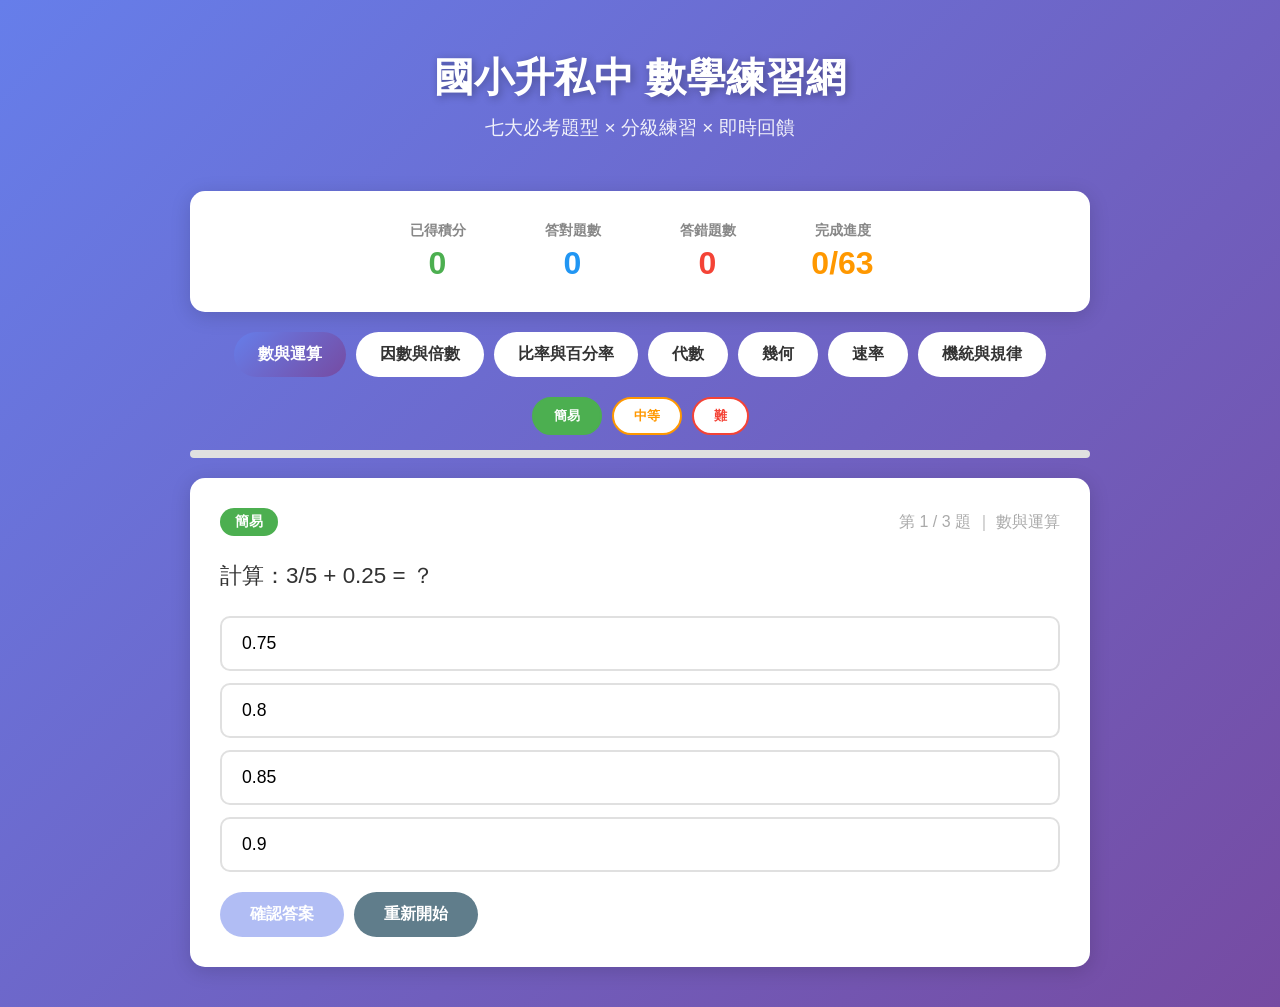
==== index.html @ 63d124d6 "新增國小升私中數學考前攻略 (Word/PPT/HTML) 與模擬試題 PDF" ====
<!DOCTYPE html>
<html lang="zh-TW">
<head>
<meta charset="UTF-8">
<meta name="viewport" content="width=device-width, initial-scale=1.0">
<title>國小升私中數學練習網</title>
<style>
  * { margin: 0; padding: 0; box-sizing: border-box; }
  body {
    font-family: "Microsoft JhengHei", "PingFang TC", sans-serif;
    background: linear-gradient(135deg, #667eea 0%, #764ba2 100%);
    min-height: 100vh; padding: 20px;
  }
  .container { max-width: 900px; margin: 0 auto; }

  /* Header */
  .header {
    text-align: center; color: #fff; padding: 30px 0;
  }
  .header h1 { font-size: 2.5em; text-shadow: 2px 2px 8px rgba(0,0,0,0.3); }
  .header p { font-size: 1.2em; margin-top: 10px; opacity: 0.9; }

  /* Stats Bar */
  .stats-bar {
    display: flex; gap: 15px; flex-wrap: wrap; justify-content: center;
    background: #fff; border-radius: 15px; padding: 20px; margin: 20px 0;
    box-shadow: 0 4px 20px rgba(0,0,0,0.15);
  }
  .stat-card {
    text-align: center; padding: 10px 25px;
    border-radius: 10px; min-width: 120px;
  }
  .stat-card h3 { font-size: 0.9em; color: #888; margin-bottom: 5px; }
  .stat-card .num { font-size: 2em; font-weight: bold; }
  .stat-card.score .num { color: #4CAF50; }
  .stat-card.correct .num { color: #2196F3; }
  .stat-card.wrong .num { color: #f44336; }
  .stat-card.progress .num { color: #FF9800; }

  /* Topic Selector */
  .topic-selector {
    display: flex; gap: 10px; flex-wrap: wrap; justify-content: center; margin: 20px 0;
  }
  .topic-btn {
    padding: 12px 24px; border: none; border-radius: 25px;
    font-size: 1em; cursor: pointer; transition: all 0.3s;
    background: #fff; color: #333; font-weight: 600;
  }
  .topic-btn:hover { transform: translateY(-3px); box-shadow: 0 5px 15px rgba(0,0,0,0.2); }
  .topic-btn.active {
    background: linear-gradient(135deg, #667eea, #764ba2); color: #fff;
  }

  /* Difficulty Selector */
  .difficulty-selector {
    display: flex; gap: 10px; justify-content: center; margin: 15px 0;
  }
  .diff-btn {
    padding: 8px 20px; border: 2px solid; border-radius: 20px;
    background: #fff; cursor: pointer; font-weight: 600; transition: all 0.3s;
  }
  .diff-btn[data-diff="easy"] { border-color: #4CAF50; color: #4CAF50; }
  .diff-btn[data-diff="medium"] { border-color: #FF9800; color: #FF9800; }
  .diff-btn[data-diff="hard"] { border-color: #f44336; color: #f44336; }
  .diff-btn.active { color: #fff; }
  .diff-btn[data-diff="easy"].active { background: #4CAF50; }
  .diff-btn[data-diff="medium"].active { background: #FF9800; }
  .diff-btn[data-diff="hard"].active { background: #f44336; }

  /* Question Card */
  .question-card {
    background: #fff; border-radius: 15px; padding: 30px;
    margin: 20px 0; box-shadow: 0 4px 20px rgba(0,0,0,0.15);
  }
  .q-header {
    display: flex; justify-content: space-between; align-items: center; margin-bottom: 15px;
  }
  .q-badge {
    padding: 5px 15px; border-radius: 15px; font-size: 0.85em; font-weight: bold; color: #fff;
  }
  .q-badge.easy { background: #4CAF50; }
  .q-badge.medium { background: #FF9800; }
  .q-badge.hard { background: #f44336; }
  .q-number { color: #aaa; font-size: 1em; }
  .question-text {
    font-size: 1.4em; line-height: 1.8; margin: 20px 0; color: #333;
  }
  .options { display: flex; flex-direction: column; gap: 12px; }
  .option {
    padding: 15px 20px; border: 2px solid #e0e0e0; border-radius: 10px;
    cursor: pointer; transition: all 0.3s; font-size: 1.1em;
  }
  .option:hover { border-color: #667eea; background: #f8f9ff; }
  .option.selected { border-color: #667eea; background: #eef0ff; }
  .option.correct { border-color: #4CAF50; background: #e8f5e9; }
  .option.wrong { border-color: #f44336; background: #ffebee; }

  /* Feedback */
  .feedback {
    margin-top: 20px; padding: 20px; border-radius: 10px; display: none;
  }
  .feedback.show { display: block; animation: slideIn 0.4s ease; }
  .feedback.correct { background: #e8f5e9; border-left: 5px solid #4CAF50; }
  .feedback.wrong { background: #ffebee; border-left: 5px solid #f44336; }
  .feedback h3 { margin-bottom: 10px; font-size: 1.3em; }
  .feedback.correct h3 { color: #2e7d32; }
  .feedback.wrong h3 { color: #c62828; }
  .feedback .explanation {
    margin-top: 10px; padding: 15px; background: #fff; border-radius: 8px;
    line-height: 1.8; font-size: 1.05em; color: #555; white-space: pre-line;
  }
  @keyframes slideIn { from { opacity: 0; transform: translateY(10px); } to { opacity: 1; transform: translateY(0); } }

  /* Buttons */
  .action-btns { display: flex; gap: 10px; margin-top: 20px; }
  .btn {
    padding: 12px 30px; border: none; border-radius: 25px;
    font-size: 1em; cursor: pointer; transition: all 0.3s; font-weight: 600;
  }
  .btn-check { background: #667eea; color: #fff; }
  .btn-next { background: #4CAF50; color: #fff; }
  .btn-reset { background: #607D8B; color: #fff; }
  .btn:hover { transform: translateY(-2px); box-shadow: 0 5px 15px rgba(0,0,0,0.2); }
  .btn:disabled { opacity: 0.5; cursor: not-allowed; transform: none; }

  /* Progress bar */
  .progress-bar {
    height: 8px; background: #e0e0e0; border-radius: 4px; margin: 10px 0; overflow: hidden;
  }
  .progress-fill {
    height: 100%; background: linear-gradient(90deg, #4CAF50, #8BC34A);
    transition: width 0.5s; width: 0%;
  }

  /* Result summary */
  .result-summary {
    background: #fff; border-radius: 15px; padding: 30px; margin: 20px 0;
    text-align: center; box-shadow: 0 4px 20px rgba(0,0,0,0.15); display: none;
  }
  .result-summary.show { display: block; }
  .result-summary h2 { color: #333; margin-bottom: 15px; }
  .result-score { font-size: 3em; font-weight: bold; color: #667eea; }
  .result-msg { font-size: 1.3em; margin: 15px 0; }
  .result-detail {
    display: flex; justify-content: center; gap: 30px; margin: 20px 0; flex-wrap: wrap;
  }
  .result-detail div { text-align: center; }
  .result-detail .num { font-size: 2em; font-weight: bold; }
  .result-detail .label { color: #888; }
</style>
</head>
<body>
<div class="container">
  <!-- Header -->
  <div class="header">
    <h1>國小升私中 數學練習網</h1>
    <p>七大必考題型 × 分級練習 × 即時回饋</p>
  </div>

  <!-- Stats -->
  <div class="stats-bar">
    <div class="stat-card score"><h3>已得積分</h3><div class="num" id="statScore">0</div></div>
    <div class="stat-card correct"><h3>答對題數</h3><div class="num" id="statCorrect">0</div></div>
    <div class="stat-card wrong"><h3>答錯題數</h3><div class="num" id="statWrong">0</div></div>
    <div class="stat-card progress"><h3>完成進度</h3><div class="num" id="statProgress">0/0</div></div>
  </div>

  <!-- Topic Selector -->
  <div class="topic-selector" id="topicSelector">
    <button class="topic-btn active" data-topic="0">數與運算</button>
    <button class="topic-btn" data-topic="1">因數與倍數</button>
    <button class="topic-btn" data-topic="2">比率與百分率</button>
    <button class="topic-btn" data-topic="3">代數</button>
    <button class="topic-btn" data-topic="4">幾何</button>
    <button class="topic-btn" data-topic="5">速率</button>
    <button class="topic-btn" data-topic="6">機統與規律</button>
  </div>

  <!-- Difficulty Selector -->
  <div class="difficulty-selector" id="diffSelector">
    <button class="diff-btn active" data-diff="easy">簡易</button>
    <button class="diff-btn" data-diff="medium">中等</button>
    <button class="diff-btn" data-diff="hard">難</button>
  </div>

  <!-- Progress Bar -->
  <div class="progress-bar"><div class="progress-fill" id="progressFill"></div></div>

  <!-- Question Card -->
  <div class="question-card" id="questionCard">
    <div class="q-header">
      <span class="q-badge" id="qBadge">簡易</span>
      <span class="q-number" id="qNumber"></span>
    </div>
    <div class="question-text" id="questionText"></div>
    <div class="options" id="options"></div>
    <div class="action-btns">
      <button class="btn btn-check" id="btnCheck" onclick="checkAnswer()">確認答案</button>
      <button class="btn btn-next" id="btnNext" onclick="nextQuestion()" style="display:none">下一題</button>
      <button class="btn btn-reset" onclick="resetAll()">重新開始</button>
    </div>
    <div class="feedback" id="feedback"></div>
  </div>

  <!-- Result Summary -->
  <div class="result-summary" id="resultSummary">
    <h2>練習完成！</h2>
    <div class="result-score" id="resultScore">0</div>
    <div class="result-msg" id="resultMsg"></div>
    <div class="result-detail">
      <div><div class="num" style="color:#4CAF50" id="resultCorrect">0</div><div class="label">答對</div></div>
      <div><div class="num" style="color:#f44336" id="resultWrong">0</div><div class="label">答錯</div></div>
      <div><div class="num" style="color:#667eea" id="resultTotal">0</div><div class="label">總題數</div></div>
    </div>
    <button class="btn btn-reset" onclick="resetAll()">再練一次</button>
  </div>
</div>

<script>
// ============================================================
// 題目資料：7大題型 × 3難度 × 每難度3題 = 共63題
// ============================================================
const QUESTIONS = [
  // ---- 0. 數與運算 ----
  {
    topic: "數與運算",
    items: {
      easy: [
        { q: "計算：3/5 + 0.25 = ？", options: ["0.75", "0.8", "0.85", "0.9"], answer: 2,
          explanation: "3/5 = 0.6，0.6 + 0.25 = 0.85（也可化為分數 17/20）" },
        { q: "計算：0.8 × 0.5 = ？", options: ["0.3", "0.4", "0.45", "0.5"], answer: 1,
          explanation: "0.8 × 0.5 = 0.4" },
        { q: "計算：2/3 + 1/6 = ？", options: ["1/2", "5/6", "3/6", "1/3"], answer: 1,
          explanation: "2/3 = 4/6，4/6 + 1/6 = 5/6" },
      ],
      medium: [
        { q: "計算：(2/3 + 0.75) × 1.2 ÷ 0.5 = ？", options: ["3.2", "3.4", "3.6", "4.0"], answer: 1,
          explanation: "2/3 + 0.75 = 17/12\n17/12 × 1.2 = 1.7\n1.7 ÷ 0.5 = 3.4" },
        { q: "估算 4.97 × 3.02 最接近哪個數？", options: ["12", "15", "18", "20"], answer: 1,
          explanation: "4.97 ≈ 5，3.02 ≈ 3\n5 × 3 = 15" },
        { q: "計算：(3/4 - 1/6) × 2/3 = ？", options: ["1/3", "7/18", "1/2", "5/12"], answer: 1,
          explanation: "3/4 - 1/6 = 9/12 - 2/12 = 7/12\n7/12 × 2/3 = 14/36 = 7/18" },
      ],
      hard: [
        { q: "計算：1 + 2 + 3 + … + 100 = ？", options: ["5000", "5050", "5100", "5500"], answer: 1,
          explanation: "梯形公式：(1+100) × 100 ÷ 2 = 101 × 50 = 5050" },
        { q: "1/2 + 1/6 + 1/12 + 1/20 + 1/30 + 1/42 = ？", options: ["1/7", "5/7", "6/7", "1"], answer: 2,
          explanation: "每項拆分：1/(n(n+1)) = 1/n - 1/(n+1)\n原式 = (1-1/2)+(1/2-1/3)+...+(1/6-1/7) = 1 - 1/7 = 6/7" },
        { q: "16.41587 × 4.768 + 17.58413 × 4.768 - 34 × 2.768 = ？", options: ["58.9487", "60", "65.32", "68"], answer: 3,
          explanation: "原式 = (16.41587+17.58413)×4.768 - 34×2.768\n= 34×4.768 - 34×2.768\n= 34×(4.768-2.768) = 34×2 = 68" },
      ],
    }
  },
  // ---- 1. 因數與倍數 ----
  {
    topic: "因數與倍數",
    items: {
      easy: [
        { q: "寫出 24 的所有因數，下列何者錯誤？", options: ["6 是因數", "7 是因數", "8 是因數", "12 是因數"], answer: 1,
          explanation: "24 ÷ 7 = 3...3，不能整除，所以 7 不是 24 的因數。\n24 的因數：1, 2, 3, 4, 6, 8, 12, 24" },
        { q: "下列哪個數是質數？", options: ["1", "9", "15", "17"], answer: 3,
          explanation: "17 只能被 1 和 17 整除，是質數。\n1 不是質數，9 = 3×3，15 = 3×5" },
        { q: "12 的倍數中，最小的倍數是？", options: ["1", "2", "6", "12"], answer: 3,
          explanation: "一個數的最小倍數就是它自己，所以是 12。" },
      ],
      medium: [
        { q: "求 36 和 48 的最大公因數？", options: ["6", "8", "12", "16"], answer: 2,
          explanation: "36 = 2² × 3²，48 = 2⁴ × 3\nGCD = 2² × 3 = 12" },
        { q: "求 36 和 48 的最小公倍數？", options: ["72", "108", "144", "172"], answer: 2,
          explanation: "36 = 2² × 3²，48 = 2⁴ × 3\nLCM = 2⁴ × 3² = 16 × 9 = 144" },
        { q: "一個9位數是 60□092□14，它是11的倍數（□為相同數字），□是多少？", options: ["0", "3", "6", "8"], answer: 1,
          explanation: "11的倍數判別：奇數位和 - 偶數位和 = 0 或 11的倍數\n奇數位：6+□+9+□+4 = 19+2□\n偶數位：0+0+2+1 = 3\n(19+2□) - 3 = 16+2□，需為11的倍數\n16+2×3=22 → □=3" },
      ],
      hard: [
        { q: "30×31×32×…×40 的所有質因數總和是多少？", options: ["145", "168", "174", "197"], answer: 0,
          explanation: "分解質因數後出現的質數：\n2, 3, 5, 7, 11, 13, 17, 19, 31, 37\n總和 = 2+3+5+7+11+13+17+19+31+37 = 145" },
        { q: "有一數可寫成7個連續偶數相加、8個或9個連續偶數相加，這個數最小是多少？", options: ["488", "504", "548", "612"], answer: 1,
          explanation: "7個偶數和 = 7(a+6)，8個 = 8(b+7)，9個 = 9(c+8)\n此數為7、8、9的公倍數，最小 = LCM(7,8,9) = 504" },
        { q: "用數字4和8組成一個12位數，下列何者一定正確？", options: ["是奇數", "是質數", "是4的倍數", "是9的倍數"], answer: 2,
          explanation: "末兩位只可能是44, 48, 84, 88，都能被4整除，\n所以不管怎麼組合，一定是4的倍數。" },
      ],
    }
  },
  // ---- 2. 比率與百分率 ----
  {
    topic: "比率與百分率",
    items: {
      easy: [
        { q: "50 的 20% 是多少？", options: ["5", "10", "20", "25"], answer: 1,
          explanation: "50 × 20% = 50 × 0.2 = 10" },
        { q: "班上有 40 人，其中 15 人戴眼鏡，戴眼鏡的佔全班百分之幾？", options: ["25%", "35%", "37.5%", "40%"], answer: 2,
          explanation: "15 ÷ 40 × 100% = 37.5%" },
        { q: "一件商品打 8 折後賣 400 元，原價是多少？", options: ["320元", "480元", "500元", "560元"], answer: 2,
          explanation: "原價 = 400 ÷ 0.8 = 500 元" },
      ],
      medium: [
        { q: "一件商品原價 500 元，先打 75 折再打 8 折，售價多少？", options: ["280元", "300元", "350元", "375元"], answer: 1,
          explanation: "500 × 0.75 × 0.8 = 500 × 0.6 = 300 元\n相當於打 6 折" },
        { q: "甲數和乙數的比為 3：5，甲為 27，乙為多少？", options: ["35", "40", "45", "50"], answer: 2,
          explanation: "27 ÷ 3 × 5 = 9 × 5 = 45" },
        { q: "糖水 300 公克含糖 60 公克，濃度是多少？", options: ["15%", "18%", "20%", "25%"], answer: 2,
          explanation: "60 ÷ 300 × 100% = 20%" },
      ],
      hard: [
        { q: "糖水 200 公克含糖 15%，要加入多少公克的純水才能稀釋成 10%？", options: ["50g", "80g", "100g", "120g"], answer: 2,
          explanation: "原含糖 = 200 × 15% = 30g\n稀釋後總重 = 30 ÷ 10% = 300g\n需加水 = 300 - 200 = 100g" },
        { q: "某商品打 9 折售 1350 元，若當月壽星再打 8 折，壽星要付多少？", options: ["972元", "1080元", "1200元", "1350元"], answer: 2,
          explanation: "原價 = 1350 ÷ 0.9 = 1500 元\n壽星價 = 1500 × 0.8 = 1200 元" },
        { q: "婷婷有 85 元，由 5 元、10 元、50 元硬幣組成，共有幾種組合？", options: ["11種", "12種", "13種", "14種"], answer: 2,
          explanation: "設50元x枚、10元y枚、5元z枚\n50x+10y+5z=85\n逐一列出：(1,3,1)(1,2,3)(1,1,5)(1,0,7)(0,8,1)(0,7,3)...(0,0,17)\n共 13 種組合" },
      ],
    }
  },
  // ---- 3. 代數 ----
  {
    topic: "代數",
    items: {
      easy: [
        { q: "解方程：x + 15 = 37，x = ？", options: ["12", "22", "25", "52"], answer: 1,
          explanation: "x = 37 - 15 = 22" },
        { q: "解方程：5x = 75，x = ？", options: ["10", "12", "15", "20"], answer: 2,
          explanation: "x = 75 ÷ 5 = 15" },
        { q: "如果 9c + 7c = 32，則 c = ？", options: ["1", "2", "3", "4"], answer: 1,
          explanation: "9c + 7c = 16c = 32 => c = 2" },
      ],
      medium: [
        { q: "解方程：3x - 7 = 2x + 5，x = ？", options: ["7", "10", "12", "14"], answer: 2,
          explanation: "3x - 2x = 5 + 7\nx = 12\n驗算：3×12-7=29, 2×12+5=29 ✓" },
        { q: "如果 x² = 64，則 x = ？（x > 0）", options: ["6", "7", "8", "9"], answer: 2,
          explanation: "8 × 8 = 64，所以 x = 8" },
        { q: "某數乘以 12 後再加 8，結果是 140，某數是多少？", options: ["8", "10", "11", "12"], answer: 2,
          explanation: "設某數為 x：12x + 8 = 140\n12x = 132 => x = 11" },
      ],
      hard: [
        { q: "哥哥比妹妹大 5 歲，兩人年齡和是 31 歲，哥哥幾歲？", options: ["13歲", "15歲", "18歲", "21歲"], answer: 2,
          explanation: "設妹妹 x 歲，哥哥 x+5 歲\nx + (x+5) = 31\n2x = 26 => x = 13\n哥哥 = 13+5 = 18 歲" },
        { q: "嘉信有飛機模型5盒，飛機模型是火車模型的1/2少2盒，火車模型多少盒？", options: ["10盒", "12盒", "14盒", "16盒"], answer: 2,
          explanation: "設火車模型 x 盒\n5 = x/2 - 2\n7 = x/2 => x = 14 盒" },
        { q: "運算符號「※」規則為 A※B = (A+B)×B，則 (6※8)※2 = ？", options: ["112", "196", "228", "304"], answer: 2,
          explanation: "6※8 = (6+8)×8 = 14×8 = 112\n112※2 = (112+2)×2 = 114×2 = 228" },
      ],
    }
  },
  // ---- 4. 幾何 ----
  {
    topic: "幾何",
    items: {
      easy: [
        { q: "正方形邊長 6 公分，面積是多少？", options: ["24cm²", "30cm²", "36cm²", "42cm²"], answer: 2,
          explanation: "面積 = 6 × 6 = 36 平方公分" },
        { q: "長方形長 10 公分、寬 4 公分，周長是多少？", options: ["14cm", "24cm", "28cm", "40cm"], answer: 2,
          explanation: "周長 = (10+4) × 2 = 28 公分" },
        { q: "三角形三個角分別為 50°、60°，第三角是多少度？", options: ["50°", "60°", "70°", "80°"], answer: 2,
          explanation: "三角形內角和 = 180°\n180° - 50° - 60° = 70°" },
      ],
      medium: [
        { q: "長方形長 15 公分、寬 8 公分，對角線長多少？", options: ["15cm", "17cm", "20cm", "23cm"], answer: 1,
          explanation: "勾股定理：√(15² + 8²) = √289 = 17 cm\n（熟記勾股數 8-15-17）" },
        { q: "圓形半徑 5 公分，面積是多少？(π 取 3.14)", options: ["31.4cm²", "62.8cm²", "78.5cm²", "157cm²"], answer: 2,
          explanation: "面積 = πr² = 3.14 × 5² = 3.14 × 25 = 78.5 cm²" },
        { q: "正方體體積 27 立方公分，邊長是多少？", options: ["3cm", "6cm", "9cm", "12cm"], answer: 0,
          explanation: "3³ = 27，邊長 = 3 公分" },
      ],
      hard: [
        { q: "長方體長減 3cm 後變正方體，體積減少 192cm³，原體積是多少？", options: ["512cm³", "704cm³", "816cm³", "920cm³"], answer: 1,
          explanation: "設正方體邊長 a，3a² = 192 => a² = 64 => a = 8\n原長 = 8+3 = 11\n原體積 = 11 × 8 × 8 = 704 cm³" },
        { q: "面積 16cm² 正方形紙卡排成邊長 16cm 的大正方形，需幾張？", options: ["4張", "8張", "16張", "256張"], answer: 2,
          explanation: "小正方形邊長 = 4cm，大正方形邊長 = 16cm\n16 ÷ 4 = 4，需要 4×4 = 16 張" },
        { q: "將三個半徑 2cm 的圓疊在一起（圓周過彼此圓心），鋪色部分周長？(π表示)", options: ["2π cm", "4π cm", "4π/3 cm", "2π/3 cm"], answer: 0,
          explanation: "三個圓心連成等邊三角形(60°)\n每個弧 = 2πr × (60°/360°) = 2π×2 × 1/6 = 2π/3\n3個弧 = 3 × 2π/3 = 2π cm" },
      ],
    }
  },
  // ---- 5. 速率 ----
  {
    topic: "速率",
    items: {
      easy: [
        { q: "小明跑步 100 公尺花 20 秒，速率是多少 m/s？", options: ["3 m/s", "4 m/s", "5 m/s", "6 m/s"], answer: 2,
          explanation: "速率 = 距離 ÷ 時間 = 100 ÷ 20 = 5 m/s" },
        { q: "時速 72 公里等於每秒多少公尺？", options: ["15 m/s", "18 m/s", "20 m/s", "24 m/s"], answer: 2,
          explanation: "72 km/h = 72000 m / 3600 s = 20 m/s\n（口訣：km/h ÷ 3.6 = m/s）" },
        { q: "蝸牛以 2 cm/s 的速率爬行 15 秒，爬了多遠？", options: ["20cm", "25cm", "30cm", "35cm"], answer: 2,
          explanation: "距離 = 速率 × 時間 = 2 × 15 = 30 cm" },
      ],
      medium: [
        { q: "甲車時速60公里、乙車時速80公里，相距280公里相向而行，幾小時後相遇？", options: ["1.5小時", "2小時", "2.5小時", "3小時"], answer: 1,
          explanation: "相對速率 = 60 + 80 = 140 km/h\n相遇時間 = 280 ÷ 140 = 2 小時" },
        { q: "哥哥跑步速率 2.5 m/s，妹妹 1.5 m/s，相距144m相向而行，幾秒後相遇？", options: ["30秒", "36秒", "42秒", "48秒"], answer: 1,
          explanation: "相對速率 = 2.5 + 1.5 = 4 m/s\n144 ÷ 4 = 36 秒" },
        { q: "一段路程去程速率 60 km/h，回程 40 km/h，平均速率？", options: ["48 km/h", "50 km/h", "52 km/h", "55 km/h"], answer: 0,
          explanation: "設全程為d\n平均速率 = 2d / (d/60 + d/40) = 2/(1/60+1/40)\n= 2400/50 = 48 km/h" },
      ],
      hard: [
        { q: "長150m甲火車過橋需42.5秒，同速長300m乙火車需45秒，橋長多少公尺？", options: ["2100m", "2400m", "2700m", "3000m"], answer: 1,
          explanation: "設車速 v m/s，橋長 L\n甲：(150+L) = 42.5v …①\n乙：(300+L) = 45v …②\n②-①：150 = 2.5v => v = 60\nL = 42.5×60 - 150 = 2550-150 = 2400 m" },
        { q: "小狗追前方22m的小貓，狗跑3步=貓跑4步，狗7步距離=貓13步，狗至少跑幾m追上？", options: ["22m", "28m", "39m", "78m"], answer: 3,
          explanation: "速率比 = 步距比/步頻比\n狗速:貓速 = (7步距離/13步距離) × (4步頻/3步頻)\n= 7/13 × 4/3 互換 => 速率比為 39:28\n狗要跑 22 × 39/(39-28) = 78m" },
        { q: "嘉信用1分20秒走了120m，平均速率是多少 m/s？", options: ["1.0 m/s", "1.5 m/s", "2.0 m/s", "3.0 m/s"], answer: 1,
          explanation: "1分20秒 = 80秒\n速率 = 120 ÷ 80 = 1.5 m/s" },
      ],
    }
  },
  // ---- 6. 機統與規律 ----
  {
    topic: "機統與規律",
    items: {
      easy: [
        { q: "擲一枚公正硬幣，出現正面的機率是多少？", options: ["1/3", "1/2", "2/3", "1/4"], answer: 1,
          explanation: "硬幣有正面、反面2種等可能結果\n正面機率 = 1/2" },
        { q: "數列 2, 4, 6, 8, … 第 10 項是多少？", options: ["18", "20", "22", "24"], answer: 1,
          explanation: "等差數列，公差=2\n第10項 = 2 + (10-1)×2 = 20" },
        { q: "班上某次測驗成績：85, 90, 75, 90, 80，中位數是多少？", options: ["80", "82", "85", "90"], answer: 2,
          explanation: "排序：75, 80, 85, 90, 90\n中位數 = 最中間的數 = 85" },
      ],
      medium: [
        { q: "數列 3, 7, 11, 15, … 第 10 項是多少？", options: ["35", "37", "39", "43"], answer: 2,
          explanation: "等差數列，首項=3，公差=4\n第10項 = 3 + (10-1)×4 = 3 + 36 = 39" },
        { q: "同時擲兩個骰子，點數相同的機率是多少？", options: ["1/6", "1/4", "1/3", "1/2"], answer: 0,
          explanation: "點數相同：(1,1)(2,2)(3,3)(4,4)(5,5)(6,6) = 6種\n總共 36 種 => 機率 = 6/36 = 1/6" },
        { q: "資料：31, 53, 72, 55, 26, 47, 55, 24, 26，中位數？", options: ["26", "47", "53", "55"], answer: 1,
          explanation: "排序：24, 26, 26, 31, 47, 53, 55, 55, 72\n9個數，中位數 = 第5個 = 47" },
      ],
      hard: [
        { q: "同時擲兩個骰子，點數相差小於3的機率？", options: ["1/2", "2/3", "23/36", "5/6"], answer: 1,
          explanation: "總共 6×6 = 36 種\n相差0：(1,1)(2,2)..(6,6) = 6種\n相差1：(1,2)(2,1)(2,3)(3,2)..(5,6)(6,5) = 10種\n相差2：(1,3)(3,1)(2,4)(4,2)(3,5)(5,3)(4,6)(6,4) = 8種\n共 6+10+8 = 24種\n機率 = 24/36 = 2/3" },
        { q: "1+2+1=4, 1+2+3+2+1=9, 觀察規律，2×(1+2+...+99) = ？", options: ["9801", "9900", "10000", "10100"], answer: 1,
          explanation: "1+2+...+99+98+...+1 = 99² = 9801\n再加上99 => 9801+99 = 9900" },
        { q: "2的次方個位數4次一循環(2,4,8,6)，3的2016次方個位數是多少？", options: ["1", "3", "7", "9"], answer: 0,
          explanation: "3的個位數規律：3,9,7,1（4次循環）\n2016 ÷ 4 = 504...0\n餘數0表示整除，個位數 = 1" },
      ],
    }
  },
];

// ============================================================
// 狀態管理
// ============================================================
let currentTopic = 0;
let currentDiff = "easy";
let currentQuestionIdx = 0;
let selectedOption = null;
let answered = false;

const stats = {
  score: 0,
  correct: 0,
  wrong: 0,
  totalAnswered: 0,
};

const diffOrder = ["easy", "medium", "hard"];
const diffLabels = { easy: "簡易", medium: "中等", hard: "難" };
const diffColors = { easy: "easy", medium: "medium", hard: "hard" };
const diffScores = { easy: 10, medium: 20, hard: 30 };

// 計算總題數
const TOTAL_QUESTIONS = QUESTIONS.reduce((sum, t) =>
  sum + t.items.easy.length + t.items.medium.length + t.items.hard.length, 0);

function getCurrentQuestions() {
  return QUESTIONS[currentTopic].items[currentDiff];
}

// ============================================================
// 渲染題目
// ============================================================
function renderQuestion() {
  const questions = getCurrentQuestions();
  if (currentQuestionIdx >= questions.length) {
    showResult();
    return;
  }

  const q = questions[currentQuestionIdx];
  answered = false;
  selectedOption = null;

  document.getElementById("qBadge").className = "q-badge " + diffColors[currentDiff];
  document.getElementById("qBadge").textContent = diffLabels[currentDiff];
  document.getElementById("qNumber").textContent =
    `第 ${currentQuestionIdx + 1} / ${questions.length} 題 ｜ ${QUESTIONS[currentTopic].topic}`;

  document.getElementById("questionText").textContent = q.q;

  const optionsDiv = document.getElementById("options");
  optionsDiv.innerHTML = "";
  q.options.forEach((opt, i) => {
    const div = document.createElement("div");
    div.className = "option";
    div.textContent = opt;
    div.onclick = () => selectOption(i, div);
    optionsDiv.appendChild(div);
  });

  document.getElementById("feedback").className = "feedback";
  document.getElementById("btnCheck").style.display = "inline-block";
  document.getElementById("btnCheck").disabled = true;
  document.getElementById("btnNext").style.display = "none";

  updateProgress();
}

function selectOption(idx, div) {
  if (answered) return;
  document.querySelectorAll(".option").forEach(o => o.classList.remove("selected"));
  div.classList.add("selected");
  selectedOption = idx;
  document.getElementById("btnCheck").disabled = false;
}

// ============================================================
// 確認答案與回饋
// ============================================================
function checkAnswer() {
  if (selectedOption === null || answered) return;
  answered = true;

  const q = getCurrentQuestions()[currentQuestionIdx];
  const correctIdx = q.answer;
  const isCorrect = selectedOption === correctIdx;

  const options = document.querySelectorAll(".option");
  options.forEach((opt, i) => {
    opt.style.cursor = "default";
    if (i === correctIdx) {
      opt.classList.add("correct");
    } else if (i === selectedOption && !isCorrect) {
      opt.classList.add("wrong");
    }
  });

  stats.totalAnswered++;
  if (isCorrect) {
    stats.correct++;
    stats.score += diffScores[currentDiff];
  } else {
    stats.wrong++;
  }

  const feedback = document.getElementById("feedback");
  feedback.className = "feedback show " + (isCorrect ? "correct" : "wrong");
  feedback.innerHTML = isCorrect
    ? "<h3> 答對了！</h3>"
    : "<h3> 答錯了，加油！</h3>";
  feedback.innerHTML += `<div class="explanation"><b>詳解：</b>\n${q.explanation}</div>`;

  document.getElementById("btnCheck").style.display = "none";
  document.getElementById("btnNext").style.display = "inline-block";
  updateStats();
}

function nextQuestion() {
  currentQuestionIdx++;
  renderQuestion();
}

// ============================================================
// 統計與進度
// ============================================================
function updateStats() {
  document.getElementById("statScore").textContent = stats.score;
  document.getElementById("statCorrect").textContent = stats.correct;
  document.getElementById("statWrong").textContent = stats.wrong;
  document.getElementById("statProgress").textContent = `${stats.totalAnswered}/${TOTAL_QUESTIONS}`;
}

function updateProgress() {
  const pct = TOTAL_QUESTIONS > 0 ? (stats.totalAnswered / TOTAL_QUESTIONS) * 100 : 0;
  document.getElementById("progressFill").style.width = pct + "%";
}

// ============================================================
// 結果總結
// ============================================================
function showResult() {
  // 該難度題目做完，顯示鼓勵並跳到下一個難度
  const diffIdx = diffOrder.indexOf(currentDiff);
  if (diffIdx < 2) {
    currentDiff = diffOrder[diffIdx + 1];
    currentQuestionIdx = 0;
    document.querySelectorAll(".diff-btn").forEach(b =>
      b.classList.toggle("active", b.dataset.diff === currentDiff));
    const fb = document.getElementById("feedback");
    fb.className = "feedback show correct";
    fb.innerHTML = `<h3>太棒了！你完成了${diffLabels[diffOrder[diffIdx]]}題目</h3>
      <div class="explanation">繼續挑戰${diffLabels[currentDiff]}題目吧！加油！</div>`;
    setTimeout(() => { fb.className = "feedback"; renderQuestion(); }, 1800);
    return;
  }

  // 全部做完，顯示總結
  const accuracy = stats.totalAnswered > 0
    ? Math.round(stats.correct / stats.totalAnswered * 100) : 0;
  let msg = "";
  if (accuracy >= 90) msg = "太厲害了！你是數學小天才！";
  else if (accuracy >= 70) msg = "表現優秀！再多練習就更完美了！";
  else if (accuracy >= 50) msg = "還不錯！繼續努力會更好！";
  else msg = "加油！多練習就能進步！";

  document.getElementById("resultScore").textContent = stats.score + " 分";
  document.getElementById("resultMsg").textContent = msg + " (正確率 " + accuracy + "%)";
  document.getElementById("resultCorrect").textContent = stats.correct;
  document.getElementById("resultWrong").textContent = stats.wrong;
  document.getElementById("resultTotal").textContent = TOTAL_QUESTIONS;
  document.getElementById("resultSummary").classList.add("show");
  document.getElementById("questionCard").style.display = "none";
}

// ============================================================
// 控制事件
// ============================================================
document.querySelectorAll(".topic-btn").forEach(btn => {
  btn.addEventListener("click", () => {
    document.querySelectorAll(".topic-btn").forEach(b => b.classList.remove("active"));
    btn.classList.add("active");
    currentTopic = parseInt(btn.dataset.topic);
    currentQuestionIdx = 0;
    document.getElementById("resultSummary").classList.remove("show");
    document.getElementById("questionCard").style.display = "block";
    renderQuestion();
  });
});

document.querySelectorAll(".diff-btn").forEach(btn => {
  btn.addEventListener("click", () => {
    document.querySelectorAll(".diff-btn").forEach(b => b.classList.remove("active"));
    btn.classList.add("active");
    currentDiff = btn.dataset.diff;
    currentQuestionIdx = 0;
    renderQuestion();
  });
});

function resetAll() {
  stats.score = 0;
  stats.correct = 0;
  stats.wrong = 0;
  stats.totalAnswered = 0;
  currentQuestionIdx = 0;
  currentDiff = "easy";
  currentTopic = 0;
  document.querySelectorAll(".topic-btn").forEach(b => b.classList.remove("active"));
  document.querySelector('.topic-btn[data-topic="0"]').classList.add("active");
  document.querySelectorAll(".diff-btn").forEach(b => b.classList.remove("active"));
  document.querySelector('.diff-btn[data-diff="easy"]').classList.add("active");
  document.getElementById("resultSummary").classList.remove("show");
  document.getElementById("questionCard").style.display = "block";
  updateStats();
  renderQuestion();
}

// 初始渲染
renderQuestion();
updateStats();
</script>
</body>
</html>
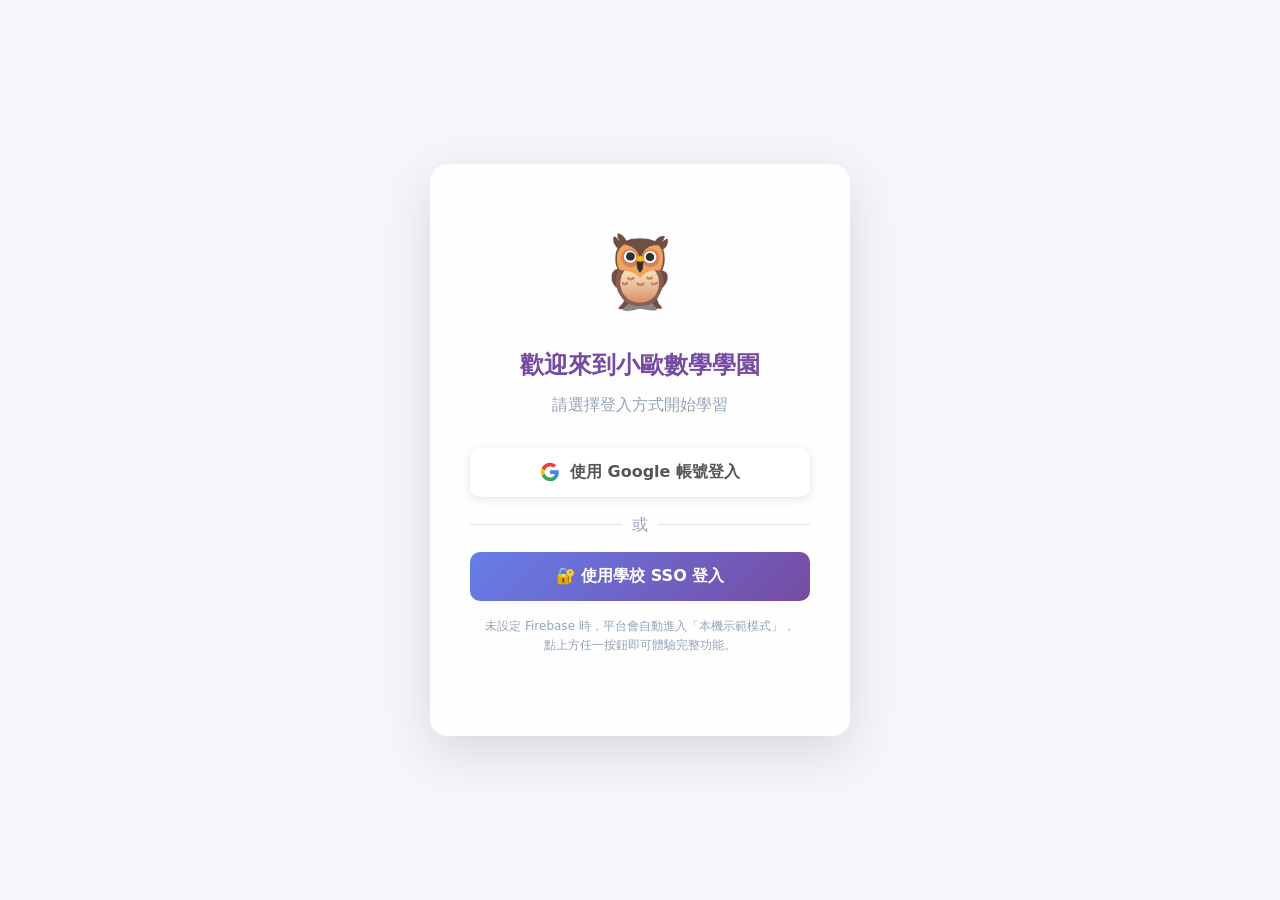
==== commit 0594a677: "重構為互動學習平台：SPA 架構 + 教學卡片 + 測驗 + 遊戲化 + Firebase 雙認證 - 加入 SPA 主框架（鳴屏/登入/學習地圖/教學/測驗/結果/儀表板/錯題本） - 完成單元 0" ====
--- a/index.html
+++ b/index.html
@@ -1,658 +1,207 @@
 <!DOCTYPE html>
-<html lang="zh-TW">
+<html lang="zh-TW" data-theme="light">
 <head>
 <meta charset="UTF-8">
 <meta name="viewport" content="width=device-width, initial-scale=1.0">
-<title>國小升私中數學練習網</title>
-<style>
-  * { margin: 0; padding: 0; box-sizing: border-box; }
-  body {
-    font-family: "Microsoft JhengHei", "PingFang TC", sans-serif;
-    background: linear-gradient(135deg, #667eea 0%, #764ba2 100%);
-    min-height: 100vh; padding: 20px;
-  }
-  .container { max-width: 900px; margin: 0 auto; }
-
-  /* Header */
-  .header {
-    text-align: center; color: #fff; padding: 30px 0;
-  }
-  .header h1 { font-size: 2.5em; text-shadow: 2px 2px 8px rgba(0,0,0,0.3); }
-  .header p { font-size: 1.2em; margin-top: 10px; opacity: 0.9; }
-
-  /* Stats Bar */
-  .stats-bar {
-    display: flex; gap: 15px; flex-wrap: wrap; justify-content: center;
-    background: #fff; border-radius: 15px; padding: 20px; margin: 20px 0;
-    box-shadow: 0 4px 20px rgba(0,0,0,0.15);
-  }
-  .stat-card {
-    text-align: center; padding: 10px 25px;
-    border-radius: 10px; min-width: 120px;
-  }
-  .stat-card h3 { font-size: 0.9em; color: #888; margin-bottom: 5px; }
-  .stat-card .num { font-size: 2em; font-weight: bold; }
-  .stat-card.score .num { color: #4CAF50; }
-  .stat-card.correct .num { color: #2196F3; }
-  .stat-card.wrong .num { color: #f44336; }
-  .stat-card.progress .num { color: #FF9800; }
-
-  /* Topic Selector */
-  .topic-selector {
-    display: flex; gap: 10px; flex-wrap: wrap; justify-content: center; margin: 20px 0;
-  }
-  .topic-btn {
-    padding: 12px 24px; border: none; border-radius: 25px;
-    font-size: 1em; cursor: pointer; transition: all 0.3s;
-    background: #fff; color: #333; font-weight: 600;
-  }
-  .topic-btn:hover { transform: translateY(-3px); box-shadow: 0 5px 15px rgba(0,0,0,0.2); }
-  .topic-btn.active {
-    background: linear-gradient(135deg, #667eea, #764ba2); color: #fff;
-  }
-
-  /* Difficulty Selector */
-  .difficulty-selector {
-    display: flex; gap: 10px; justify-content: center; margin: 15px 0;
-  }
-  .diff-btn {
-    padding: 8px 20px; border: 2px solid; border-radius: 20px;
-    background: #fff; cursor: pointer; font-weight: 600; transition: all 0.3s;
-  }
-  .diff-btn[data-diff="easy"] { border-color: #4CAF50; color: #4CAF50; }
-  .diff-btn[data-diff="medium"] { border-color: #FF9800; color: #FF9800; }
-  .diff-btn[data-diff="hard"] { border-color: #f44336; color: #f44336; }
-  .diff-btn.active { color: #fff; }
-  .diff-btn[data-diff="easy"].active { background: #4CAF50; }
-  .diff-btn[data-diff="medium"].active { background: #FF9800; }
-  .diff-btn[data-diff="hard"].active { background: #f44336; }
-
-  /* Question Card */
-  .question-card {
-    background: #fff; border-radius: 15px; padding: 30px;
-    margin: 20px 0; box-shadow: 0 4px 20px rgba(0,0,0,0.15);
-  }
-  .q-header {
-    display: flex; justify-content: space-between; align-items: center; margin-bottom: 15px;
-  }
-  .q-badge {
-    padding: 5px 15px; border-radius: 15px; font-size: 0.85em; font-weight: bold; color: #fff;
-  }
-  .q-badge.easy { background: #4CAF50; }
-  .q-badge.medium { background: #FF9800; }
-  .q-badge.hard { background: #f44336; }
-  .q-number { color: #aaa; font-size: 1em; }
-  .question-text {
-    font-size: 1.4em; line-height: 1.8; margin: 20px 0; color: #333;
-  }
-  .options { display: flex; flex-direction: column; gap: 12px; }
-  .option {
-    padding: 15px 20px; border: 2px solid #e0e0e0; border-radius: 10px;
-    cursor: pointer; transition: all 0.3s; font-size: 1.1em;
-  }
-  .option:hover { border-color: #667eea; background: #f8f9ff; }
-  .option.selected { border-color: #667eea; background: #eef0ff; }
-  .option.correct { border-color: #4CAF50; background: #e8f5e9; }
-  .option.wrong { border-color: #f44336; background: #ffebee; }
-
-  /* Feedback */
-  .feedback {
-    margin-top: 20px; padding: 20px; border-radius: 10px; display: none;
-  }
-  .feedback.show { display: block; animation: slideIn 0.4s ease; }
-  .feedback.correct { background: #e8f5e9; border-left: 5px solid #4CAF50; }
-  .feedback.wrong { background: #ffebee; border-left: 5px solid #f44336; }
-  .feedback h3 { margin-bottom: 10px; font-size: 1.3em; }
-  .feedback.correct h3 { color: #2e7d32; }
-  .feedback.wrong h3 { color: #c62828; }
-  .feedback .explanation {
-    margin-top: 10px; padding: 15px; background: #fff; border-radius: 8px;
-    line-height: 1.8; font-size: 1.05em; color: #555; white-space: pre-line;
-  }
-  @keyframes slideIn { from { opacity: 0; transform: translateY(10px); } to { opacity: 1; transform: translateY(0); } }
-
-  /* Buttons */
-  .action-btns { display: flex; gap: 10px; margin-top: 20px; }
-  .btn {
-    padding: 12px 30px; border: none; border-radius: 25px;
-    font-size: 1em; cursor: pointer; transition: all 0.3s; font-weight: 600;
-  }
-  .btn-check { background: #667eea; color: #fff; }
-  .btn-next { background: #4CAF50; color: #fff; }
-  .btn-reset { background: #607D8B; color: #fff; }
-  .btn:hover { transform: translateY(-2px); box-shadow: 0 5px 15px rgba(0,0,0,0.2); }
-  .btn:disabled { opacity: 0.5; cursor: not-allowed; transform: none; }
-
-  /* Progress bar */
-  .progress-bar {
-    height: 8px; background: #e0e0e0; border-radius: 4px; margin: 10px 0; overflow: hidden;
-  }
-  .progress-fill {
-    height: 100%; background: linear-gradient(90deg, #4CAF50, #8BC34A);
-    transition: width 0.5s; width: 0%;
-  }
-
-  /* Result summary */
-  .result-summary {
-    background: #fff; border-radius: 15px; padding: 30px; margin: 20px 0;
-    text-align: center; box-shadow: 0 4px 20px rgba(0,0,0,0.15); display: none;
-  }
-  .result-summary.show { display: block; }
-  .result-summary h2 { color: #333; margin-bottom: 15px; }
-  .result-score { font-size: 3em; font-weight: bold; color: #667eea; }
-  .result-msg { font-size: 1.3em; margin: 15px 0; }
-  .result-detail {
-    display: flex; justify-content: center; gap: 30px; margin: 20px 0; flex-wrap: wrap;
-  }
-  .result-detail div { text-align: center; }
-  .result-detail .num { font-size: 2em; font-weight: bold; }
-  .result-detail .label { color: #888; }
-</style>
+<title>國小升私中數學互動學習平台</title>
+<link rel="stylesheet" href="css/styles.css">
 </head>
 <body>
-<div class="container">
-  <!-- Header -->
-  <div class="header">
-    <h1>國小升私中 數學練習網</h1>
-    <p>七大必考題型 × 分級練習 × 即時回饋</p>
-  </div>
-
-  <!-- Stats -->
-  <div class="stats-bar">
-    <div class="stat-card score"><h3>已得積分</h3><div class="num" id="statScore">0</div></div>
-    <div class="stat-card correct"><h3>答對題數</h3><div class="num" id="statCorrect">0</div></div>
-    <div class="stat-card wrong"><h3>答錯題數</h3><div class="num" id="statWrong">0</div></div>
-    <div class="stat-card progress"><h3>完成進度</h3><div class="num" id="statProgress">0/0</div></div>
-  </div>
-
-  <!-- Topic Selector -->
-  <div class="topic-selector" id="topicSelector">
-    <button class="topic-btn active" data-topic="0">數與運算</button>
-    <button class="topic-btn" data-topic="1">因數與倍數</button>
-    <button class="topic-btn" data-topic="2">比率與百分率</button>
-    <button class="topic-btn" data-topic="3">代數</button>
-    <button class="topic-btn" data-topic="4">幾何</button>
-    <button class="topic-btn" data-topic="5">速率</button>
-    <button class="topic-btn" data-topic="6">機統與規律</button>
-  </div>
-
-  <!-- Difficulty Selector -->
-  <div class="difficulty-selector" id="diffSelector">
-    <button class="diff-btn active" data-diff="easy">簡易</button>
-    <button class="diff-btn" data-diff="medium">中等</button>
-    <button class="diff-btn" data-diff="hard">難</button>
-  </div>
-
-  <!-- Progress Bar -->
-  <div class="progress-bar"><div class="progress-fill" id="progressFill"></div></div>
-
-  <!-- Question Card -->
-  <div class="question-card" id="questionCard">
+
+<!-- 開場閃屏 -->
+<div id="screen-splash" class="screen active">
+  <div class="logo">🦉</div>
+  <h1>小歐數學學園</h1>
+  <p>陪你一起準備私中考試！</p>
+</div>
+
+<!-- 登入 -->
+<div id="screen-auth" class="screen">
+  <div class="auth-card">
+    <div class="mascot">🦉</div>
+    <h2>歡迎來到小歐數學學園</h2>
+    <p>請選擇登入方式開始學習</p>
+    <button class="btn-google" id="btn-google-signin">
+      <svg width="20" height="20" viewBox="0 0 24 24"><path fill="#4285F4" d="M22.56 12.25c0-.78-.07-1.53-.2-2.25H12v4.26h5.92c-.26 1.37-1.04 2.53-2.21 3.31v2.77h3.57c2.08-1.92 3.28-4.74 3.28-8.09z"/><path fill="#34A853" d="M12 23c2.97 0 5.46-.98 7.28-2.66l-3.57-2.77c-.98.66-2.23 1.06-3.71 1.06-2.86 0-5.29-1.93-6.16-4.53H2.18v2.84C3.99 20.53 7.7 23 12 23z"/><path fill="#FBBC05" d="M5.84 14.09c-.22-.66-.35-1.36-.35-2.09s.13-1.43.35-2.09V7.07H2.18C1.43 8.55 1 10.22 1 12s.43 3.45 1.18 4.93l2.85-2.22.81-.62z"/><path fill="#EA4335" d="M12 5.38c1.62 0 3.06.56 4.21 1.64l3.15-3.15C17.45 2.09 14.97 1 12 1 7.7 1 3.99 3.47 2.18 7.07l3.66 2.84C6.71 7.31 9.14 5.38 12 5.38z"/></svg>
+      使用 Google 帳號登入
+    </button>
+    <div class="divider">或</div>
+    <button class="btn-sso" id="btn-sso-signin">
+      🔐 使用學校 SSO 登入
+    </button>
+    <p style="font-size:12px;color:var(--muted);margin-top:16px;">
+      未設定 Firebase 時，平台會自動進入「本機示範模式」，<br>
+      點上方任一按鈕即可體驗完整功能。
+    </p>
+  </div>
+</div>
+
+<!-- App Header -->
+<header class="app-header" id="app-header" style="display:none;">
+  <div class="brand">🦉 小歐數學學園</div>
+  <div class="header-stats">
+    <span class="stat-pill"><span class="emoji">⭐</span><span class="num" id="header-xp">0</span></span>
+    <span class="stat-pill"><span class="emoji">🔥</span><span class="num" id="header-streak">0</span></span>
+    <button class="theme-toggle" id="theme-toggle">🌙</button>
+    <div class="header-avatar" id="header-avatar">?</div>
+  </div>
+</header>
+
+<!-- 主畫面容器 -->
+<main>
+
+<!-- 首頁 -->
+<div id="screen-home" class="screen">
+  <div class="home-hero">
+    <h1>📚 學習地圖</h1>
+    <div class="sub">七大必考題型，按順序闖關吧！</div>
+    <div class="xp-bar-wrap"><div class="xp-bar-fill" id="hero-xp-fill"></div></div>
+    <div class="xp-label">累積 XP：<b id="hero-xp">0</b> 分</div>
+  </div>
+  <div class="unit-grid" id="unit-grid"></div>
+  <div class="empty-spacer"></div>
+</div>
+
+<!-- 教學 -->
+<div id="screen-lesson" class="screen">
+  <div class="lesson-topbar">
+    <button class="lesson-back">◀ 返回</button>
+    <div style="text-align:right;font-size:14px;color:var(--muted)" id="lesson-progress-text">第 1 / 1 張</div>
+  </div>
+  <div class="lesson-title" id="lesson-title">單元標題</div>
+  <div class="lesson-progress"><div class="lesson-progress-bar" id="lesson-progress-bar"></div></div>
+  <div id="lesson-content"></div>
+  <div class="action-btns" style="margin-top:20px;">
+    <button class="btn btn-next" id="btn-prev" style="background:#607D8B;display:none;">◀ 上一張</button>
+    <button class="btn btn-next" id="btn-next-card">下一張 ▶</button>
+    <button class="btn btn-check" id="btn-start-quiz" style="display:none;">✏️ 進入測驗！</button>
+  </div>
+</div>
+
+<!-- 測驗 -->
+<div id="screen-quiz" class="screen">
+  <div class="lesson-topbar">
+    <div class="lesson-title" id="quiz-title">測驗</div>
+    <div style="font-size:14px;color:var(--muted)" id="quiz-progress-text">第 1 / 9 題</div>
+  </div>
+  <div class="lesson-progress"><div class="lesson-progress-bar" id="quiz-progress-bar"></div></div>
+  <div class="question-card">
     <div class="q-header">
-      <span class="q-badge" id="qBadge">簡易</span>
-      <span class="q-number" id="qNumber"></span>
-    </div>
-    <div class="question-text" id="questionText"></div>
-    <div class="options" id="options"></div>
+      <span class="q-badge easy" id="quiz-badge">簡易</span>
+      <span class="q-number" id="quiz-number"></span>
+    </div>
+    <div class="question-text" id="quiz-question"></div>
+    <div class="options" id="quiz-options"></div>
     <div class="action-btns">
-      <button class="btn btn-check" id="btnCheck" onclick="checkAnswer()">確認答案</button>
-      <button class="btn btn-next" id="btnNext" onclick="nextQuestion()" style="display:none">下一題</button>
-      <button class="btn btn-reset" onclick="resetAll()">重新開始</button>
-    </div>
-    <div class="feedback" id="feedback"></div>
-  </div>
-
-  <!-- Result Summary -->
-  <div class="result-summary" id="resultSummary">
-    <h2>練習完成！</h2>
-    <div class="result-score" id="resultScore">0</div>
-    <div class="result-msg" id="resultMsg"></div>
+      <button class="btn btn-check" id="btn-quiz-check" disabled>確認答案</button>
+      <button class="btn btn-next" id="btn-quiz-next" style="display:none;">下一題 ▶</button>
+    </div>
+    <div class="feedback" id="quiz-feedback"></div>
+  </div>
+</div>
+
+<!-- 結果 -->
+<div id="screen-result" class="screen">
+  <div class="result-card">
+    <div class="result-emoji" id="result-emoji">🎉</div>
+    <div class="result-title" id="result-title"></div>
+    <div class="result-score" id="result-score">0</div>
+    <div class="result-score-text">本測驗得分：<span id="result-score-text2"></span></div>
+    <div class="result-msg" id="result-msg"></div>
     <div class="result-detail">
-      <div><div class="num" style="color:#4CAF50" id="resultCorrect">0</div><div class="label">答對</div></div>
-      <div><div class="num" style="color:#f44336" id="resultWrong">0</div><div class="label">答錯</div></div>
-      <div><div class="num" style="color:#667eea" id="resultTotal">0</div><div class="label">總題數</div></div>
-    </div>
-    <button class="btn btn-reset" onclick="resetAll()">再練一次</button>
-  </div>
-</div>
+      <div><div class="num" style="color:var(--success)" id="result-detail-correct">0</div><div class="detail-label">答對</div></div>
+      <div><div class="num" style="color:var(--danger)" id="result-detail-wrong">0</div><div class="detail-label">答錯</div></div>
+      <div><div class="num" style="color:var(--primary-2)" id="result-detail-total">0</div><div class="detail-label">總題數</div></div>
+    </div>
+    <div class="result-wrong">
+      <h4>📝 錯題回顧</h4>
+      <ul id="result-wrong-list" style="padding-left:18px;"></ul>
+    </div>
+    <div class="action-btns" style="justify-content:center;margin-top:24px;">
+      <button class="btn btn-next" id="btn-result-home">🏠 回地圖</button>
+      <button class="btn btn-check" id="btn-result-retry">↻ 再考一次</button>
+      <button class="btn" id="btn-result-wrong" style="background:#607D8B;color:#fff;">📚 錯題本</button>
+    </div>
+  </div>
+</div>
+
+<!-- 儀表板 -->
+<div id="screen-dashboard" class="screen">
+  <div class="dash-hero">
+    <div class="avatar" id="dash-avatar">?</div>
+    <div>
+      <h2 id="dash-name">同學</h2>
+      <div class="sub">學習累積成果</div>
+      <div class="dash-stats">
+        <div class="dash-stat"><div class="num" id="dash-xp">0</div><div class="label">總 XP</div></div>
+        <div class="dash-stat"><div class="num" id="dash-streak">0</div><div class="label">連勝</div></div>
+        <div class="dash-stat"><div class="num" id="dash-correct">0</div><div class="label">已考測驗</div></div>
+      </div>
+    </div>
+  </div>
+  <div class="section-title">🏆 徽章牆</div>
+  <div class="badges-grid" id="dash-badges"></div>
+  <div class="section-title">📈 各單元成績</div>
+  <div id="dash-scores"></div>
+</div>
+
+<!-- 錯題本 -->
+<div id="screen-wrongbank" class="screen">
+  <div class="section-title">📚 錯題本</div>
+  <p style="color:var(--muted);margin-bottom:16px;">這裡收集了你每次測驗答錯的題目，方使複習。看懂後可手動移除。</p>
+  <div id="wrongbank-list"></div>
+</div>
+
+</main>
+
+<!-- 底部導航 -->
+<nav class="bottom-nav" id="bottom-nav" style="display:none;">
+  <button class="nav-btn" id="nav-home">🏠 地圖</button>
+  <button class="nav-btn" id="nav-dashboard">📊 儀表板</button>
+  <button class="nav-btn" id="nav-wrong">📚 錯題本</button>
+  <button class="nav-btn" id="btn-logout" style="color:var(--danger);">🚪 登出</button>
+</nav>
+
+<!-- Toasts -->
+<div id="toast" class="toast"></div>
+<div id="streak-toast" class="streak-toast"></div>
+<div id="badge-toast"></div>
+
+<!-- Scripts -->
+<!-- 若尚無 config/firebase-config.js，自動以本機示範模式運作 -->
+<script src="config/firebase-config.js" onerror="console.info('使用本機示範模式')"></script>
+<script src="js/firebase.js"></script>
+<script src="js/store.js"></script>
+<script src="js/lessons-data.js"></script>
+<script src="js/quiz-data.js"></script>
+<script src="js/interactions.js"></script>
+<script src="js/app.js"></script>
 
 <script>
-// ============================================================
-// 題目資料：7大題型 × 3難度 × 每難度3題 = 共63題
-// ============================================================
-const QUESTIONS = [
-  // ---- 0. 數與運算 ----
-  {
-    topic: "數與運算",
-    items: {
-      easy: [
-        { q: "計算：3/5 + 0.25 = ？", options: ["0.75", "0.8", "0.85", "0.9"], answer: 2,
-          explanation: "3/5 = 0.6，0.6 + 0.25 = 0.85（也可化為分數 17/20）" },
-        { q: "計算：0.8 × 0.5 = ？", options: ["0.3", "0.4", "0.45", "0.5"], answer: 1,
-          explanation: "0.8 × 0.5 = 0.4" },
-        { q: "計算：2/3 + 1/6 = ？", options: ["1/2", "5/6", "3/6", "1/3"], answer: 1,
-          explanation: "2/3 = 4/6，4/6 + 1/6 = 5/6" },
-      ],
-      medium: [
-        { q: "計算：(2/3 + 0.75) × 1.2 ÷ 0.5 = ？", options: ["3.2", "3.4", "3.6", "4.0"], answer: 1,
-          explanation: "2/3 + 0.75 = 17/12\n17/12 × 1.2 = 1.7\n1.7 ÷ 0.5 = 3.4" },
-        { q: "估算 4.97 × 3.02 最接近哪個數？", options: ["12", "15", "18", "20"], answer: 1,
-          explanation: "4.97 ≈ 5，3.02 ≈ 3\n5 × 3 = 15" },
-        { q: "計算：(3/4 - 1/6) × 2/3 = ？", options: ["1/3", "7/18", "1/2", "5/12"], answer: 1,
-          explanation: "3/4 - 1/6 = 9/12 - 2/12 = 7/12\n7/12 × 2/3 = 14/36 = 7/18" },
-      ],
-      hard: [
-        { q: "計算：1 + 2 + 3 + … + 100 = ？", options: ["5000", "5050", "5100", "5500"], answer: 1,
-          explanation: "梯形公式：(1+100) × 100 ÷ 2 = 101 × 50 = 5050" },
-        { q: "1/2 + 1/6 + 1/12 + 1/20 + 1/30 + 1/42 = ？", options: ["1/7", "5/7", "6/7", "1"], answer: 2,
-          explanation: "每項拆分：1/(n(n+1)) = 1/n - 1/(n+1)\n原式 = (1-1/2)+(1/2-1/3)+...+(1/6-1/7) = 1 - 1/7 = 6/7" },
-        { q: "16.41587 × 4.768 + 17.58413 × 4.768 - 34 × 2.768 = ？", options: ["58.9487", "60", "65.32", "68"], answer: 3,
-          explanation: "原式 = (16.41587+17.58413)×4.768 - 34×2.768\n= 34×4.768 - 34×2.768\n= 34×(4.768-2.768) = 34×2 = 68" },
-      ],
-    }
-  },
-  // ---- 1. 因數與倍數 ----
-  {
-    topic: "因數與倍數",
-    items: {
-      easy: [
-        { q: "寫出 24 的所有因數，下列何者錯誤？", options: ["6 是因數", "7 是因數", "8 是因數", "12 是因數"], answer: 1,
-          explanation: "24 ÷ 7 = 3...3，不能整除，所以 7 不是 24 的因數。\n24 的因數：1, 2, 3, 4, 6, 8, 12, 24" },
-        { q: "下列哪個數是質數？", options: ["1", "9", "15", "17"], answer: 3,
-          explanation: "17 只能被 1 和 17 整除，是質數。\n1 不是質數，9 = 3×3，15 = 3×5" },
-        { q: "12 的倍數中，最小的倍數是？", options: ["1", "2", "6", "12"], answer: 3,
-          explanation: "一個數的最小倍數就是它自己，所以是 12。" },
-      ],
-      medium: [
-        { q: "求 36 和 48 的最大公因數？", options: ["6", "8", "12", "16"], answer: 2,
-          explanation: "36 = 2² × 3²，48 = 2⁴ × 3\nGCD = 2² × 3 = 12" },
-        { q: "求 36 和 48 的最小公倍數？", options: ["72", "108", "144", "172"], answer: 2,
-          explanation: "36 = 2² × 3²，48 = 2⁴ × 3\nLCM = 2⁴ × 3² = 16 × 9 = 144" },
-        { q: "一個9位數是 60□092□14，它是11的倍數（□為相同數字），□是多少？", options: ["0", "3", "6", "8"], answer: 1,
-          explanation: "11的倍數判別：奇數位和 - 偶數位和 = 0 或 11的倍數\n奇數位：6+□+9+□+4 = 19+2□\n偶數位：0+0+2+1 = 3\n(19+2□) - 3 = 16+2□，需為11的倍數\n16+2×3=22 → □=3" },
-      ],
-      hard: [
-        { q: "30×31×32×…×40 的所有質因數總和是多少？", options: ["145", "168", "174", "197"], answer: 0,
-          explanation: "分解質因數後出現的質數：\n2, 3, 5, 7, 11, 13, 17, 19, 31, 37\n總和 = 2+3+5+7+11+13+17+19+31+37 = 145" },
-        { q: "有一數可寫成7個連續偶數相加、8個或9個連續偶數相加，這個數最小是多少？", options: ["488", "504", "548", "612"], answer: 1,
-          explanation: "7個偶數和 = 7(a+6)，8個 = 8(b+7)，9個 = 9(c+8)\n此數為7、8、9的公倍數，最小 = LCM(7,8,9) = 504" },
-        { q: "用數字4和8組成一個12位數，下列何者一定正確？", options: ["是奇數", "是質數", "是4的倍數", "是9的倍數"], answer: 2,
-          explanation: "末兩位只可能是44, 48, 84, 88，都能被4整除，\n所以不管怎麼組合，一定是4的倍數。" },
-      ],
-    }
-  },
-  // ---- 2. 比率與百分率 ----
-  {
-    topic: "比率與百分率",
-    items: {
-      easy: [
-        { q: "50 的 20% 是多少？", options: ["5", "10", "20", "25"], answer: 1,
-          explanation: "50 × 20% = 50 × 0.2 = 10" },
-        { q: "班上有 40 人，其中 15 人戴眼鏡，戴眼鏡的佔全班百分之幾？", options: ["25%", "35%", "37.5%", "40%"], answer: 2,
-          explanation: "15 ÷ 40 × 100% = 37.5%" },
-        { q: "一件商品打 8 折後賣 400 元，原價是多少？", options: ["320元", "480元", "500元", "560元"], answer: 2,
-          explanation: "原價 = 400 ÷ 0.8 = 500 元" },
-      ],
-      medium: [
-        { q: "一件商品原價 500 元，先打 75 折再打 8 折，售價多少？", options: ["280元", "300元", "350元", "375元"], answer: 1,
-          explanation: "500 × 0.75 × 0.8 = 500 × 0.6 = 300 元\n相當於打 6 折" },
-        { q: "甲數和乙數的比為 3：5，甲為 27，乙為多少？", options: ["35", "40", "45", "50"], answer: 2,
-          explanation: "27 ÷ 3 × 5 = 9 × 5 = 45" },
-        { q: "糖水 300 公克含糖 60 公克，濃度是多少？", options: ["15%", "18%", "20%", "25%"], answer: 2,
-          explanation: "60 ÷ 300 × 100% = 20%" },
-      ],
-      hard: [
-        { q: "糖水 200 公克含糖 15%，要加入多少公克的純水才能稀釋成 10%？", options: ["50g", "80g", "100g", "120g"], answer: 2,
-          explanation: "原含糖 = 200 × 15% = 30g\n稀釋後總重 = 30 ÷ 10% = 300g\n需加水 = 300 - 200 = 100g" },
-        { q: "某商品打 9 折售 1350 元，若當月壽星再打 8 折，壽星要付多少？", options: ["972元", "1080元", "1200元", "1350元"], answer: 2,
-          explanation: "原價 = 1350 ÷ 0.9 = 1500 元\n壽星價 = 1500 × 0.8 = 1200 元" },
-        { q: "婷婷有 85 元，由 5 元、10 元、50 元硬幣組成，共有幾種組合？", options: ["11種", "12種", "13種", "14種"], answer: 2,
-          explanation: "設50元x枚、10元y枚、5元z枚\n50x+10y+5z=85\n逐一列出：(1,3,1)(1,2,3)(1,1,5)(1,0,7)(0,8,1)(0,7,3)...(0,0,17)\n共 13 種組合" },
-      ],
-    }
-  },
-  // ---- 3. 代數 ----
-  {
-    topic: "代數",
-    items: {
-      easy: [
-        { q: "解方程：x + 15 = 37，x = ？", options: ["12", "22", "25", "52"], answer: 1,
-          explanation: "x = 37 - 15 = 22" },
-        { q: "解方程：5x = 75，x = ？", options: ["10", "12", "15", "20"], answer: 2,
-          explanation: "x = 75 ÷ 5 = 15" },
-        { q: "如果 9c + 7c = 32，則 c = ？", options: ["1", "2", "3", "4"], answer: 1,
-          explanation: "9c + 7c = 16c = 32 => c = 2" },
-      ],
-      medium: [
-        { q: "解方程：3x - 7 = 2x + 5，x = ？", options: ["7", "10", "12", "14"], answer: 2,
-          explanation: "3x - 2x = 5 + 7\nx = 12\n驗算：3×12-7=29, 2×12+5=29 ✓" },
-        { q: "如果 x² = 64，則 x = ？（x > 0）", options: ["6", "7", "8", "9"], answer: 2,
-          explanation: "8 × 8 = 64，所以 x = 8" },
-        { q: "某數乘以 12 後再加 8，結果是 140，某數是多少？", options: ["8", "10", "11", "12"], answer: 2,
-          explanation: "設某數為 x：12x + 8 = 140\n12x = 132 => x = 11" },
-      ],
-      hard: [
-        { q: "哥哥比妹妹大 5 歲，兩人年齡和是 31 歲，哥哥幾歲？", options: ["13歲", "15歲", "18歲", "21歲"], answer: 2,
-          explanation: "設妹妹 x 歲，哥哥 x+5 歲\nx + (x+5) = 31\n2x = 26 => x = 13\n哥哥 = 13+5 = 18 歲" },
-        { q: "嘉信有飛機模型5盒，飛機模型是火車模型的1/2少2盒，火車模型多少盒？", options: ["10盒", "12盒", "14盒", "16盒"], answer: 2,
-          explanation: "設火車模型 x 盒\n5 = x/2 - 2\n7 = x/2 => x = 14 盒" },
-        { q: "運算符號「※」規則為 A※B = (A+B)×B，則 (6※8)※2 = ？", options: ["112", "196", "228", "304"], answer: 2,
-          explanation: "6※8 = (6+8)×8 = 14×8 = 112\n112※2 = (112+2)×2 = 114×2 = 228" },
-      ],
-    }
-  },
-  // ---- 4. 幾何 ----
-  {
-    topic: "幾何",
-    items: {
-      easy: [
-        { q: "正方形邊長 6 公分，面積是多少？", options: ["24cm²", "30cm²", "36cm²", "42cm²"], answer: 2,
-          explanation: "面積 = 6 × 6 = 36 平方公分" },
-        { q: "長方形長 10 公分、寬 4 公分，周長是多少？", options: ["14cm", "24cm", "28cm", "40cm"], answer: 2,
-          explanation: "周長 = (10+4) × 2 = 28 公分" },
-        { q: "三角形三個角分別為 50°、60°，第三角是多少度？", options: ["50°", "60°", "70°", "80°"], answer: 2,
-          explanation: "三角形內角和 = 180°\n180° - 50° - 60° = 70°" },
-      ],
-      medium: [
-        { q: "長方形長 15 公分、寬 8 公分，對角線長多少？", options: ["15cm", "17cm", "20cm", "23cm"], answer: 1,
-          explanation: "勾股定理：√(15² + 8²) = √289 = 17 cm\n（熟記勾股數 8-15-17）" },
-        { q: "圓形半徑 5 公分，面積是多少？(π 取 3.14)", options: ["31.4cm²", "62.8cm²", "78.5cm²", "157cm²"], answer: 2,
-          explanation: "面積 = πr² = 3.14 × 5² = 3.14 × 25 = 78.5 cm²" },
-        { q: "正方體體積 27 立方公分，邊長是多少？", options: ["3cm", "6cm", "9cm", "12cm"], answer: 0,
-          explanation: "3³ = 27，邊長 = 3 公分" },
-      ],
-      hard: [
-        { q: "長方體長減 3cm 後變正方體，體積減少 192cm³，原體積是多少？", options: ["512cm³", "704cm³", "816cm³", "920cm³"], answer: 1,
-          explanation: "設正方體邊長 a，3a² = 192 => a² = 64 => a = 8\n原長 = 8+3 = 11\n原體積 = 11 × 8 × 8 = 704 cm³" },
-        { q: "面積 16cm² 正方形紙卡排成邊長 16cm 的大正方形，需幾張？", options: ["4張", "8張", "16張", "256張"], answer: 2,
-          explanation: "小正方形邊長 = 4cm，大正方形邊長 = 16cm\n16 ÷ 4 = 4，需要 4×4 = 16 張" },
-        { q: "將三個半徑 2cm 的圓疊在一起（圓周過彼此圓心），鋪色部分周長？(π表示)", options: ["2π cm", "4π cm", "4π/3 cm", "2π/3 cm"], answer: 0,
-          explanation: "三個圓心連成等邊三角形(60°)\n每個弧 = 2πr × (60°/360°) = 2π×2 × 1/6 = 2π/3\n3個弧 = 3 × 2π/3 = 2π cm" },
-      ],
-    }
-  },
-  // ---- 5. 速率 ----
-  {
-    topic: "速率",
-    items: {
-      easy: [
-        { q: "小明跑步 100 公尺花 20 秒，速率是多少 m/s？", options: ["3 m/s", "4 m/s", "5 m/s", "6 m/s"], answer: 2,
-          explanation: "速率 = 距離 ÷ 時間 = 100 ÷ 20 = 5 m/s" },
-        { q: "時速 72 公里等於每秒多少公尺？", options: ["15 m/s", "18 m/s", "20 m/s", "24 m/s"], answer: 2,
-          explanation: "72 km/h = 72000 m / 3600 s = 20 m/s\n（口訣：km/h ÷ 3.6 = m/s）" },
-        { q: "蝸牛以 2 cm/s 的速率爬行 15 秒，爬了多遠？", options: ["20cm", "25cm", "30cm", "35cm"], answer: 2,
-          explanation: "距離 = 速率 × 時間 = 2 × 15 = 30 cm" },
-      ],
-      medium: [
-        { q: "甲車時速60公里、乙車時速80公里，相距280公里相向而行，幾小時後相遇？", options: ["1.5小時", "2小時", "2.5小時", "3小時"], answer: 1,
-          explanation: "相對速率 = 60 + 80 = 140 km/h\n相遇時間 = 280 ÷ 140 = 2 小時" },
-        { q: "哥哥跑步速率 2.5 m/s，妹妹 1.5 m/s，相距144m相向而行，幾秒後相遇？", options: ["30秒", "36秒", "42秒", "48秒"], answer: 1,
-          explanation: "相對速率 = 2.5 + 1.5 = 4 m/s\n144 ÷ 4 = 36 秒" },
-        { q: "一段路程去程速率 60 km/h，回程 40 km/h，平均速率？", options: ["48 km/h", "50 km/h", "52 km/h", "55 km/h"], answer: 0,
-          explanation: "設全程為d\n平均速率 = 2d / (d/60 + d/40) = 2/(1/60+1/40)\n= 2400/50 = 48 km/h" },
-      ],
-      hard: [
-        { q: "長150m甲火車過橋需42.5秒，同速長300m乙火車需45秒，橋長多少公尺？", options: ["2100m", "2400m", "2700m", "3000m"], answer: 1,
-          explanation: "設車速 v m/s，橋長 L\n甲：(150+L) = 42.5v …①\n乙：(300+L) = 45v …②\n②-①：150 = 2.5v => v = 60\nL = 42.5×60 - 150 = 2550-150 = 2400 m" },
-        { q: "小狗追前方22m的小貓，狗跑3步=貓跑4步，狗7步距離=貓13步，狗至少跑幾m追上？", options: ["22m", "28m", "39m", "78m"], answer: 3,
-          explanation: "速率比 = 步距比/步頻比\n狗速:貓速 = (7步距離/13步距離) × (4步頻/3步頻)\n= 7/13 × 4/3 互換 => 速率比為 39:28\n狗要跑 22 × 39/(39-28) = 78m" },
-        { q: "嘉信用1分20秒走了120m，平均速率是多少 m/s？", options: ["1.0 m/s", "1.5 m/s", "2.0 m/s", "3.0 m/s"], answer: 1,
-          explanation: "1分20秒 = 80秒\n速率 = 120 ÷ 80 = 1.5 m/s" },
-      ],
-    }
-  },
-  // ---- 6. 機統與規律 ----
-  {
-    topic: "機統與規律",
-    items: {
-      easy: [
-        { q: "擲一枚公正硬幣，出現正面的機率是多少？", options: ["1/3", "1/2", "2/3", "1/4"], answer: 1,
-          explanation: "硬幣有正面、反面2種等可能結果\n正面機率 = 1/2" },
-        { q: "數列 2, 4, 6, 8, … 第 10 項是多少？", options: ["18", "20", "22", "24"], answer: 1,
-          explanation: "等差數列，公差=2\n第10項 = 2 + (10-1)×2 = 20" },
-        { q: "班上某次測驗成績：85, 90, 75, 90, 80，中位數是多少？", options: ["80", "82", "85", "90"], answer: 2,
-          explanation: "排序：75, 80, 85, 90, 90\n中位數 = 最中間的數 = 85" },
-      ],
-      medium: [
-        { q: "數列 3, 7, 11, 15, … 第 10 項是多少？", options: ["35", "37", "39", "43"], answer: 2,
-          explanation: "等差數列，首項=3，公差=4\n第10項 = 3 + (10-1)×4 = 3 + 36 = 39" },
-        { q: "同時擲兩個骰子，點數相同的機率是多少？", options: ["1/6", "1/4", "1/3", "1/2"], answer: 0,
-          explanation: "點數相同：(1,1)(2,2)(3,3)(4,4)(5,5)(6,6) = 6種\n總共 36 種 => 機率 = 6/36 = 1/6" },
-        { q: "資料：31, 53, 72, 55, 26, 47, 55, 24, 26，中位數？", options: ["26", "47", "53", "55"], answer: 1,
-          explanation: "排序：24, 26, 26, 31, 47, 53, 55, 55, 72\n9個數，中位數 = 第5個 = 47" },
-      ],
-      hard: [
-        { q: "同時擲兩個骰子，點數相差小於3的機率？", options: ["1/2", "2/3", "23/36", "5/6"], answer: 1,
-          explanation: "總共 6×6 = 36 種\n相差0：(1,1)(2,2)..(6,6) = 6種\n相差1：(1,2)(2,1)(2,3)(3,2)..(5,6)(6,5) = 10種\n相差2：(1,3)(3,1)(2,4)(4,2)(3,5)(5,3)(4,6)(6,4) = 8種\n共 6+10+8 = 24種\n機率 = 24/36 = 2/3" },
-        { q: "1+2+1=4, 1+2+3+2+1=9, 觀察規律，2×(1+2+...+99) = ？", options: ["9801", "9900", "10000", "10100"], answer: 1,
-          explanation: "1+2+...+99+98+...+1 = 99² = 9801\n再加上99 => 9801+99 = 9900" },
-        { q: "2的次方個位數4次一循環(2,4,8,6)，3的2016次方個位數是多少？", options: ["1", "3", "7", "9"], answer: 0,
-          explanation: "3的個位數規律：3,9,7,1（4次循環）\n2016 ÷ 4 = 504...0\n餘數0表示整除，個位數 = 1" },
-      ],
-    }
-  },
-];
-
-// ============================================================
-// 狀態管理
-// ============================================================
-let currentTopic = 0;
-let currentDiff = "easy";
-let currentQuestionIdx = 0;
-let selectedOption = null;
-let answered = false;
-
-const stats = {
-  score: 0,
-  correct: 0,
-  wrong: 0,
-  totalAnswered: 0,
-};
-
-const diffOrder = ["easy", "medium", "hard"];
-const diffLabels = { easy: "簡易", medium: "中等", hard: "難" };
-const diffColors = { easy: "easy", medium: "medium", hard: "hard" };
-const diffScores = { easy: 10, medium: 20, hard: 30 };
-
-// 計算總題數
-const TOTAL_QUESTIONS = QUESTIONS.reduce((sum, t) =>
-  sum + t.items.easy.length + t.items.medium.length + t.items.hard.length, 0);
-
-function getCurrentQuestions() {
-  return QUESTIONS[currentTopic].items[currentDiff];
-}
-
-// ============================================================
-// 渲染題目
-// ============================================================
-function renderQuestion() {
-  const questions = getCurrentQuestions();
-  if (currentQuestionIdx >= questions.length) {
-    showResult();
-    return;
-  }
-
-  const q = questions[currentQuestionIdx];
-  answered = false;
-  selectedOption = null;
-
-  document.getElementById("qBadge").className = "q-badge " + diffColors[currentDiff];
-  document.getElementById("qBadge").textContent = diffLabels[currentDiff];
-  document.getElementById("qNumber").textContent =
-    `第 ${currentQuestionIdx + 1} / ${questions.length} 題 ｜ ${QUESTIONS[currentTopic].topic}`;
-
-  document.getElementById("questionText").textContent = q.q;
-
-  const optionsDiv = document.getElementById("options");
-  optionsDiv.innerHTML = "";
-  q.options.forEach((opt, i) => {
-    const div = document.createElement("div");
-    div.className = "option";
-    div.textContent = opt;
-    div.onclick = () => selectOption(i, div);
-    optionsDiv.appendChild(div);
-  });
-
-  document.getElementById("feedback").className = "feedback";
-  document.getElementById("btnCheck").style.display = "inline-block";
-  document.getElementById("btnCheck").disabled = true;
-  document.getElementById("btnNext").style.display = "none";
-
-  updateProgress();
-}
-
-function selectOption(idx, div) {
-  if (answered) return;
-  document.querySelectorAll(".option").forEach(o => o.classList.remove("selected"));
-  div.classList.add("selected");
-  selectedOption = idx;
-  document.getElementById("btnCheck").disabled = false;
-}
-
-// ============================================================
-// 確認答案與回饋
-// ============================================================
-function checkAnswer() {
-  if (selectedOption === null || answered) return;
-  answered = true;
-
-  const q = getCurrentQuestions()[currentQuestionIdx];
-  const correctIdx = q.answer;
-  const isCorrect = selectedOption === correctIdx;
-
-  const options = document.querySelectorAll(".option");
-  options.forEach((opt, i) => {
-    opt.style.cursor = "default";
-    if (i === correctIdx) {
-      opt.classList.add("correct");
-    } else if (i === selectedOption && !isCorrect) {
-      opt.classList.add("wrong");
-    }
-  });
-
-  stats.totalAnswered++;
-  if (isCorrect) {
-    stats.correct++;
-    stats.score += diffScores[currentDiff];
-  } else {
-    stats.wrong++;
-  }
-
-  const feedback = document.getElementById("feedback");
-  feedback.className = "feedback show " + (isCorrect ? "correct" : "wrong");
-  feedback.innerHTML = isCorrect
-    ? "<h3> 答對了！</h3>"
-    : "<h3> 答錯了，加油！</h3>";
-  feedback.innerHTML += `<div class="explanation"><b>詳解：</b>\n${q.explanation}</div>`;
-
-  document.getElementById("btnCheck").style.display = "none";
-  document.getElementById("btnNext").style.display = "inline-block";
-  updateStats();
-}
-
-function nextQuestion() {
-  currentQuestionIdx++;
-  renderQuestion();
-}
-
-// ============================================================
-// 統計與進度
-// ============================================================
-function updateStats() {
-  document.getElementById("statScore").textContent = stats.score;
-  document.getElementById("statCorrect").textContent = stats.correct;
-  document.getElementById("statWrong").textContent = stats.wrong;
-  document.getElementById("statProgress").textContent = `${stats.totalAnswered}/${TOTAL_QUESTIONS}`;
-}
-
-function updateProgress() {
-  const pct = TOTAL_QUESTIONS > 0 ? (stats.totalAnswered / TOTAL_QUESTIONS) * 100 : 0;
-  document.getElementById("progressFill").style.width = pct + "%";
-}
-
-// ============================================================
-// 結果總結
-// ============================================================
-function showResult() {
-  // 該難度題目做完，顯示鼓勵並跳到下一個難度
-  const diffIdx = diffOrder.indexOf(currentDiff);
-  if (diffIdx < 2) {
-    currentDiff = diffOrder[diffIdx + 1];
-    currentQuestionIdx = 0;
-    document.querySelectorAll(".diff-btn").forEach(b =>
-      b.classList.toggle("active", b.dataset.diff === currentDiff));
-    const fb = document.getElementById("feedback");
-    fb.className = "feedback show correct";
-    fb.innerHTML = `<h3>太棒了！你完成了${diffLabels[diffOrder[diffIdx]]}題目</h3>
-      <div class="explanation">繼續挑戰${diffLabels[currentDiff]}題目吧！加油！</div>`;
-    setTimeout(() => { fb.className = "feedback"; renderQuestion(); }, 1800);
-    return;
-  }
-
-  // 全部做完，顯示總結
-  const accuracy = stats.totalAnswered > 0
-    ? Math.round(stats.correct / stats.totalAnswered * 100) : 0;
-  let msg = "";
-  if (accuracy >= 90) msg = "太厲害了！你是數學小天才！";
-  else if (accuracy >= 70) msg = "表現優秀！再多練習就更完美了！";
-  else if (accuracy >= 50) msg = "還不錯！繼續努力會更好！";
-  else msg = "加油！多練習就能進步！";
-
-  document.getElementById("resultScore").textContent = stats.score + " 分";
-  document.getElementById("resultMsg").textContent = msg + " (正確率 " + accuracy + "%)";
-  document.getElementById("resultCorrect").textContent = stats.correct;
-  document.getElementById("resultWrong").textContent = stats.wrong;
-  document.getElementById("resultTotal").textContent = TOTAL_QUESTIONS;
-  document.getElementById("resultSummary").classList.add("show");
-  document.getElementById("questionCard").style.display = "none";
-}
-
-// ============================================================
-// 控制事件
-// ============================================================
-document.querySelectorAll(".topic-btn").forEach(btn => {
-  btn.addEventListener("click", () => {
-    document.querySelectorAll(".topic-btn").forEach(b => b.classList.remove("active"));
-    btn.classList.add("active");
-    currentTopic = parseInt(btn.dataset.topic);
-    currentQuestionIdx = 0;
-    document.getElementById("resultSummary").classList.remove("show");
-    document.getElementById("questionCard").style.display = "block";
-    renderQuestion();
-  });
+// 主題切換 + 顯示 header/nav + lesson back 按鈕
+document.getElementById("theme-toggle").addEventListener("click", () => {
+  const html = document.documentElement;
+  html.dataset.theme = html.dataset.theme === "dark" ? "light" : "dark";
+  document.getElementById("theme-toggle").textContent = html.dataset.theme === "dark" ? "☀️" : "🌙";
 });
 
-document.querySelectorAll(".diff-btn").forEach(btn => {
-  btn.addEventListener("click", () => {
-    document.querySelectorAll(".diff-btn").forEach(b => b.classList.remove("active"));
-    btn.classList.add("active");
-    currentDiff = btn.dataset.diff;
-    currentQuestionIdx = 0;
-    renderQuestion();
-  });
+// 監聽畫面切換以顯示/隱藏 header 與導航
+const observer = new MutationObserver(() => {
+  const isAppScreen = ["home","lesson","quiz","result","dashboard","wrongbank"].some(
+    name => document.getElementById("screen-" + name) && document.getElementById("screen-" + name).classList.contains("active")
+  );
+  const show = !document.getElementById("screen-auth").classList.contains("active") &&
+              !document.getElementById("screen-splash").classList.contains("active");
+  document.getElementById("app-header").style.display = show ? "flex" : "none";
+  document.getElementById("bottom-nav").style.display = show ? "flex" : "none";
 });
-
-function resetAll() {
-  stats.score = 0;
-  stats.correct = 0;
-  stats.wrong = 0;
-  stats.totalAnswered = 0;
-  currentQuestionIdx = 0;
-  currentDiff = "easy";
-  currentTopic = 0;
-  document.querySelectorAll(".topic-btn").forEach(b => b.classList.remove("active"));
-  document.querySelector('.topic-btn[data-topic="0"]').classList.add("active");
-  document.querySelectorAll(".diff-btn").forEach(b => b.classList.remove("active"));
-  document.querySelector('.diff-btn[data-diff="easy"]').classList.add("active");
-  document.getElementById("resultSummary").classList.remove("show");
-  document.getElementById("questionCard").style.display = "block";
-  updateStats();
-  renderQuestion();
-}
-
-// 初始渲染
-renderQuestion();
-updateStats();
+document.querySelectorAll(".screen").forEach(s => observer.observe(s, { attributes: true, attributeFilter: ["class"] }));
+
+// 教學「返回」按鈕
+document.querySelector(".lesson-back").addEventListener("click", () => {
+  document.getElementById("nav-home").click();
+});
 </script>
+
 </body>
 </html>
--- a/css/styles.css
+++ b/css/styles.css
@@ -0,0 +1,341 @@
+/* ============================================================
+   styles.css — 主題、布局、元件、動畫
+   ============================================================ */
+:root {
+  --primary-1: #667eea; --primary-2: #764ba2;
+  --accent: #ffca28; --accent-dark: #ff8f00;
+  --success: #4CAF50; --warn: #ff7043; --danger: #f44336;
+  --bg: #f4f6fb; --surface: rgba(255,255,255,.85);
+  --text: #2c3e50; --muted: #94a3b8;
+  --radius: 18px; --radius-sm: 10px;
+  --shadow-md: 0 8px 30px rgba(0,0,0,.08);
+  --shadow-lg: 0 16px 50px rgba(0,0,0,.12);
+  --grad-primary: linear-gradient(135deg, var(--primary-1), var(--primary-2));
+  --font: "Microsoft JhengHei", "PingFang TC", "Noto Sans TC", system-ui, sans-serif;
+}
+[data-theme="dark"] {
+  --bg: #1a1a2e; --surface: rgba(40,40,70,.85); --text: #e8eaf6; --muted: #7986cb;
+}
+* { margin: 0; padding: 0; box-sizing: border-box; }
+body {
+  font-family: var(--font); background: var(--bg); color: var(--text);
+  min-height: 100vh; line-height: 1.6; transition: background .3s, color .3s;
+}
+
+/* ===== 螢幕切換 ===== */
+.screen { display: none; padding: 20px; max-width: 1100px; margin: 0 auto; }
+.screen.active { display: block; animation: fade-in .4s ease; }
+@keyframes fade-in { from { opacity: 0; transform: translateY(10px); } to { opacity: 1; transform: none; } }
+
+/* ===== 開場閃屏 ===== */
+#screen-splash {
+  position: fixed; inset: 0; z-index: 999;
+  background: var(--grad-primary); display: flex; flex-direction: column;
+  align-items: center; justify-content: center; color: #fff; min-height: 100vh;
+  animation: splash-out 1.5s ease-in-out forwards;
+}
+@keyframes splash-out {
+  0% { opacity: 1; } 80% { opacity: 1; } 100% { opacity: 0; visibility: hidden; }
+}
+#screen-splash .logo { font-size: 64px; animation: bounce 1s ease infinite; }
+#screen-splash h1 { font-size: 36px; margin-top: 20px; }
+#screen-splash p { margin-top: 10px; opacity: .9; font-size: 18px; }
+@keyframes bounce { 0%,100% { transform: translateY(0); } 50% { transform: translateY(-15px); } }
+
+/* ===== 認證畫面 ===== */
+#screen-auth { min-height: 100vh; display: flex; align-items: center; justify-content: center; }
+.auth-card {
+  background: var(--surface); backdrop-filter: blur(20px);
+  border-radius: var(--radius); box-shadow: var(--shadow-lg);
+  padding: 50px 40px; max-width: 420px; width: 90%; text-align: center;
+}
+.auth-card .mascot { font-size: 72px; }
+.auth-card h2 { margin: 16px 0 8px; color: var(--primary-2); }
+.auth-card p { color: var(--muted); margin-bottom: 30px; }
+.btn-google, .btn-sso {
+  display: flex; align-items: center; justify-content: center; gap: 10px;
+  width: 100%; padding: 14px; margin: 10px 0; border: none; border-radius: var(--radius-sm);
+  font-size: 16px; font-weight: 600; cursor: pointer; transition: all .3s; font-family: var(--font);
+}
+.btn-google { background: #fff; color: #555; box-shadow: 0 2px 10px rgba(0,0,0,.1); }
+.btn-google:hover { transform: translateY(-2px); box-shadow: 0 5px 20px rgba(0,0,0,.15); }
+.btn-sso { background: var(--grad-primary); color: #fff; }
+.btn-sso:hover { transform: translateY(-2px); box-shadow: 0 5px 20px rgba(102,126,234,.4); }
+.divider { display: flex; align-items: center; gap: 10px; color: var(--muted); margin: 15px 0; }
+.divider::before, .divider::after { content: ""; flex: 1; height: 1px; background: #e0e0e0; }
+
+/* ===== Header ===== */
+.app-header {
+  position: sticky; top: 0; z-index: 100;
+  background: var(--surface); backdrop-filter: blur(20px);
+  border-bottom: 1px solid rgba(0,0,0,.05); padding: 12px 30px;
+  display: flex; align-items: center; justify-content: space-between;
+}
+.brand { font-weight: 700; font-size: 18px; background: var(--grad-primary);
+  -webkit-background-clip: text; background-clip: text; color: transparent; }
+.header-stats { display: flex; align-items: center; gap: 18px; font-size: 14px; }
+.stat-pill { display: flex; align-items: center; gap: 6px; }
+.stat-pill .emoji { font-size: 18px; }
+.stat-pill .num { font-weight: 700; color: var(--primary-2); }
+.header-avatar { width: 36px; height: 36px; border-radius: 50%; background: var(--grad-primary);
+  color: #fff; display: flex; align-items: center; justify-content: center; font-weight: 700; overflow: hidden; }
+.header-avatar img { width: 100%; height: 100%; object-fit: cover; }
+
+/* ===== 導航 ===== */
+.bottom-nav {
+  position: fixed; bottom: 0; left: 0; right: 0; z-index: 100;
+  background: var(--surface); backdrop-filter: blur(20px);
+  display: flex; justify-content: space-around; padding: 10px 0;
+  border-top: 1px solid rgba(0,0,0,.05);
+}
+.nav-btn { background: none; border: none; cursor: pointer; padding: 8px 16px;
+  color: var(--muted); border-radius: 12px; transition: all .3s; font-size: 14px; font-family: var(--font); }
+.nav-btn.active, .nav-btn:hover { color: var(--primary-2); background: rgba(102,126,234,.08); }
+
+/* ===== 首頁 ===== */
+.home-hero {
+  background: var(--grad-primary); color: #fff; padding: 40px 30px;
+  border-radius: var(--radius); margin-bottom: 24px; position: relative; overflow: hidden;
+}
+.home-hero::before { content: "📚  🎯  🧮  ⭐"; position: absolute; right: -20px; top: -10px; font-size: 200px; opacity: .08; }
+.home-hero h1 { font-size: 28px; margin-bottom: 8px; }
+.home-hero .sub { opacity: .9; }
+.xp-bar-wrap { margin-top: 18px; background: rgba(255,255,255,.2); height: 12px; border-radius: 6px; overflow: hidden; }
+.xp-bar-fill { height: 100%; background: var(--accent); transition: width .5s; }
+.xp-label { font-size: 13px; margin-top: 6px; opacity: .9; }
+.unit-grid { display: grid; grid-template-columns: repeat(auto-fill, minmax(260px, 1fr)); gap: 18px; }
+
+.unit-card {
+  background: var(--surface); border-radius: var(--radius); padding: 24px;
+  box-shadow: var(--shadow-md); cursor: pointer; transition: all .3s; position: relative;
+  border-top: 4px solid var(--unit-color, var(--primary-1)); overflow: hidden;
+}
+.unit-card:hover { transform: translateY(-6px); box-shadow: var(--shadow-lg); }
+.unit-card.locked { cursor: not-allowed; opacity: .55; filter: grayscale(.6); }
+.unit-card .lock { position: absolute; inset: 0; background: rgba(255,255,255,.85);
+  display: flex; flex-direction: column; align-items: center; justify-content: center; gap: 6px;
+  font-size: 14px; color: var(--muted); }
+.unit-card .lock div:first-child { font-size: 36px; }
+.unit-emoji { font-size: 40px; }
+.unit-title { font-size: 20px; font-weight: 700; margin: 8px 0; }
+.unit-intro { font-size: 13px; color: var(--muted); margin-bottom: 12px; min-height: 38px; }
+.coming-soon { display: inline-block; background: #fff3cd; color: #856404;
+  padding: 4px 10px; border-radius: 10px; font-size: 12px; margin-bottom: 8px; }
+.mini-progress { display: flex; align-items: center; gap: 10px; margin: 10px 0; }
+.mini-track { flex: 1; height: 6px; background: #e0e0e0; border-radius: 3px; overflow: hidden; }
+.mini-fill { height: 100%; background: var(--unit-color, var(--primary-1)); transition: width .5s; }
+.mini-label { font-size: 12px; color: var(--muted); white-space: nowrap; }
+.unit-footer { display: flex; gap: 8px; }
+.unit-badge { font-size: 12px; padding: 4px 10px; background: #f0f0f0; border-radius: 10px; color: var(--muted); }
+.unit-badge.done { background: #e8f5e9; color: var(--success); }
+
+/* ===== 教學卡片 ===== */
+.lesson-topbar { display: flex; align-items: center; justify-content: space-between; margin-bottom: 16px; }
+.lesson-back { background: none; border: none; color: var(--muted); cursor: pointer; font-size: 14px; padding: 8px 12px; }
+.lesson-title { font-size: 22px; font-weight: 700; }
+.lesson-progress { width: 100%; height: 8px; background: #e0e0e0; border-radius: 4px; overflow: hidden; margin: 6px 0 16px; }
+.lesson-progress-bar { height: 100%; background: var(--grad-primary); transition: width .4s; }
+
+.study-card {
+  background: var(--surface); border-radius: var(--radius); padding: 32px; box-shadow: var(--shadow-md);
+  opacity: 0; transform: translateY(20px); transition: opacity .4s, transform .4s;
+}
+.study-card.show { opacity: 1; transform: none; }
+.card-tag { display: inline-block; padding: 4px 14px; border-radius: 12px; font-size: 13px;
+  font-weight: 700; color: #fff; margin-bottom: 12px; }
+.tag-concept { background: #42a5f5; }
+.tag-formula { background: #ab47bc; }
+.tag-example { background: #26a69a; }
+.tag-interactive { background: #ff7043; }
+.tag-warning { background: #f44336; }
+.card-title { font-size: 22px; margin-bottom: 16px; }
+.card-body { line-height: 1.8; }
+.block-text { margin-bottom: 14px; font-size: 16px; }
+.block-list { padding-left: 22px; margin-bottom: 14px; }
+.block-list li { margin-bottom: 8px; font-size: 15px; }
+.block-formula {
+  background: linear-gradient(135deg, #f3e5f5, #e1bee7);
+  padding: 16px 20px; border-radius: 12px; margin: 12px 0;
+  font-family: "Cambria Math", serif; font-size: 18px; text-align: center;
+  border-left: 4px solid #ab47bc;
+}
+.block-callout { padding: 14px 18px; border-radius: 10px; margin: 14px 0; font-size: 15px; }
+.callout-info { background: #e3f2fd; color: #1565c0; border-left: 4px solid #2196f3; }
+.callout-tip { background: #fff3e0; color: #e65100; border-left: 4px solid #ff9800; }
+.callout-warning { background: #ffebee; color: #c62828; border-left: 4px solid #f44336; }
+
+.block-steps { background: #fafafa; padding: 18px; border-radius: 12px; border: 1px dashed #ccc; }
+.step-text { margin-bottom: 12px; }
+.step-line { padding: 6px 0 6px 10px; border-left: 3px solid var(--primary-1); margin-bottom: 6px;
+  font-size: 15px; animation: slide-in .3s ease; }
+@keyframes slide-in { from { opacity: 0; transform: translateX(-6px); } to { opacity: 1; transform: none; } }
+
+.block-interactive { margin-top: 16px; }
+
+/* ===== Mini Buttons & widgets ===== */
+.mini-btn { padding: 8px 18px; border: none; border-radius: 20px; cursor: pointer; font-size: 14px;
+  font-weight: 600; font-family: var(--font); transition: all .3s; }
+.mini-btn.primary { background: var(--grad-primary); color: #fff; }
+.mini-btn.warn { background: var(--warn); color: #fff; }
+.mini-btn:hover { transform: translateY(-2px); box-shadow: 0 4px 12px rgba(0,0,0,.15); }
+
+.widget { background: linear-gradient(135deg, #f5f7ff 0%, #fff 100%); border-radius: 14px;
+  padding: 20px; box-shadow: inset 0 0 0 1px rgba(0,0,0,.05); }
+.widget-row { display: flex; align-items: center; gap: 8px; flex-wrap: wrap; margin-bottom: 10px; }
+.widget-row input { width: 70px; padding: 6px 10px; border: 1px solid #ccc; border-radius: 6px; font-size: 16px; }
+.widget-bar { margin: 10px 0; }
+.widget-result { background: #fff; padding: 14px; border-radius: 10px; text-align: center; min-height: 50px; }
+.widget-hint { font-size: 12px; color: var(--muted); margin-top: 8px; }
+.result-big { font-size: 22px; margin-bottom: 6px; }
+.result-big b { color: var(--primary-2); }
+.result-sub { font-size: 13px; color: var(--muted); margin: 2px 0; }
+.num-highlight { color: var(--primary-2); font-weight: 700; }
+.frac-bar { font-size: 22px; color: var(--muted); padding: 0 4px; }
+
+.circle-widget { display: flex; flex-wrap: wrap; gap: 20px; align-items: center; }
+.circle-vis { flex-shrink: 0; }
+.circle-controls { flex: 1; min-width: 200px; }
+.circle-controls label { display: block; margin: 8px 0; }
+.circle-formula > div { margin: 8px 0; font-size: 16px; }
+.circle-formula .num-highlight { margin-left: 6px; }
+.pi-toggle { display: flex; gap: 16px; margin: 8px 0; }
+.pi-toggle label { display: inline-flex; align-items: center; gap: 4px; }
+
+.pyth-widget { text-align: center; }
+.pyth-controls { margin-top: 10px; display: flex; flex-direction: column; gap: 8px; align-items: center; }
+.pyth-controls label { font-size: 14px; }
+.pyth-controls input { width: 60px; padding: 4px 8px; border: 1px solid #ccc; border-radius: 6px; font-size: 16px; }
+.ok { color: var(--success); }
+.warn { color: var(--warn); }
+.err { color: var(--danger); padding: 10px; }
+.loading-interactive { color: var(--muted); padding: 30px; text-align: center; }
+
+/* ===== 測驗 ===== */
+.question-card { background: var(--surface); border-radius: var(--radius); padding: 30px;
+  box-shadow: var(--shadow-md); }
+.q-header { display: flex; justify-content: space-between; align-items: center; margin-bottom: 16px; }
+.q-badge { padding: 5px 14px; border-radius: 14px; font-size: 13px; font-weight: 700; color: #fff; }
+.quiz-badge.easy { background: var(--success); }
+.quiz-badge.medium { background: #ff9800; }
+.quiz-badge.hard { background: var(--danger); }
+.q-number { color: var(--muted); font-size: 14px; }
+.question-text { font-size: 22px; line-height: 1.6; margin: 20px 0; }
+.options { display: flex; flex-direction: column; gap: 10px; }
+.option { padding: 14px 18px; border: 2px solid #e0e0e0; border-radius: 12px;
+  cursor: pointer; transition: all .25s; font-size: 16px; background: #fff; }
+.option:hover { border-color: var(--primary-1); background: #f8f9ff; }
+.option.selected { border-color: var(--primary-1); background: #eef0ff; }
+.option.correct { border-color: var(--success); background: #e8f5e9; }
+.option.wrong { border-color: var(--danger); background: #ffebee; }
+.action-btns { display: flex; gap: 10px; margin-top: 20px; }
+.btn { padding: 12px 28px; border: none; border-radius: 24px; font-size: 16px; font-weight: 600;
+  cursor: pointer; transition: all .3s; font-family: var(--font); }
+.btn-check { background: var(--grad-primary); color: #fff; }
+.btn-next { background: var(--success); color: #fff; }
+.btn:disabled { opacity: .5; cursor: not-allowed; }
+.btn:hover:not(:disabled) { transform: translateY(-2px); box-shadow: 0 5px 15px rgba(0,0,0,.15); }
+
+.feedback { margin-top: 18px; padding: 18px; border-radius: 12px; display: none; }
+.feedback.show { display: block; animation: slideIn .4s; }
+.feedback.correct { background: #e8f5e9; border-left: 5px solid var(--success); }
+.feedback.wrong { background: #ffebee; border-left: 5px solid var(--danger); }
+.feedback h3 { margin-bottom: 8px; }
+.feedback .explanation { background: #fff; padding: 14px; border-radius: 8px; line-height: 1.8;
+  white-space: pre-line; color: #555; font-size: 15px; }
+@keyframes slideIn { from { opacity: 0; transform: translateY(10px); } to { opacity: 1; transform: none; } }
+
+/* ===== 結果 ===== */
+.result-card { background: var(--surface); border-radius: var(--radius); padding: 40px;
+  text-align: center; box-shadow: var(--shadow-md); }
+.result-emoji { font-size: 64px; }
+.result-title { font-size: 22px; margin: 10px 0; color: var(--primary-2); }
+.result-score { font-size: 72px; font-weight: 900; background: var(--grad-primary);
+  -webkit-background-clip: text; background-clip: text; color: transparent; line-height: 1.2; }
+.result-score-text { font-size: 18px; color: var(--muted); margin-bottom: 16px; }
+.result-msg { font-size: 18px; margin: 16px 0; }
+.result-detail { display: flex; justify-content: center; gap: 30px; margin: 20px 0; flex-wrap: wrap; }
+.result-detail div { text-align: center; }
+.result-detail .num { font-size: 32px; font-weight: 700; }
+.detail-label { color: var(--muted); font-size: 14px; }
+.result-wrong { margin-top: 20px; text-align: left; background: #fafafa; padding: 18px; border-radius: 12px; }
+.result-wrong h4 { margin-bottom: 10px; }
+.result-wrong li { margin-bottom: 8px; font-size: 14px; }
+.muted { color: var(--muted); }
+
+/* ===== 儀表板 ===== */
+.dash-hero { display: flex; align-items: center; gap: 20px;
+  background: var(--grad-primary); color: #fff; padding: 30px; border-radius: var(--radius); margin-bottom: 20px; }
+.dash-hero .avatar { width: 70px; height: 70px; border-radius: 50%;
+  background: #fff; color: var(--primary-2); display: flex; align-items: center;
+  justify-content: center; font-size: 32px; font-weight: 700; overflow: hidden; }
+.dash-hero h2 { font-size: 24px; }
+.dash-hero .sub { opacity: .9; }
+.dash-stats { display: flex; gap: 20px; margin-top: 12px; }
+.dash-stat { text-align: center; }
+.dash-stat .num { font-size: 28px; font-weight: 700; }
+.dash-stat .label { font-size: 13px; opacity: .9; }
+.section-title { font-size: 18px; margin: 24px 0 12px; font-weight: 700; }
+.badges-grid { display: grid; grid-template-columns: repeat(auto-fill, minmax(150px, 1fr)); gap: 12px; }
+.badge-item { background: #fff; padding: 18px; border-radius: 12px; text-align: center;
+  filter: grayscale(1); opacity: .5; transition: all .3s; border: 2px solid transparent; }
+.badge-item.earned { filter: none; opacity: 1; border-color: var(--accent); }
+.badge-emoji { font-size: 36px; margin-bottom: 6px; }
+.badge-name { font-weight: 700; font-size: 14px; }
+.badge-desc { font-size: 11px; color: var(--muted); }
+
+.score-row { display: flex; align-items: center; justify-content: space-between; padding: 14px 18px;
+  background: #fff; border-radius: 12px; margin-bottom: 8px; box-shadow: var(--shadow-md); }
+.score-info { flex: 1; }
+.score-unit { font-weight: 700; }
+.score-meta { font-size: 12px; color: var(--muted); }
+.spark-bars { display: flex; align-items: flex-end; gap: 4px; height: 36px; }
+.spark-bar { width: 8px; min-height: 4px; background: var(--grad-primary);
+  border-radius: 2px; transition: height .4s; }
+
+/* ===== 錯題本 ===== */
+.empty { text-align: center; padding: 40px; color: var(--muted); }
+.wrong-item { background: #fff; padding: 18px; border-radius: 12px; margin-bottom: 12px;
+  border-left: 4px solid var(--danger); box-shadow: var(--shadow-md); }
+.wrong-unit { font-size: 12px; color: var(--muted); margin-bottom: 4px; }
+.wrong-q { font-weight: 600; margin-bottom: 6px; }
+.wrong-ans { font-size: 14px; margin-bottom: 4px; }
+.wrong-exp { font-size: 13px; color: var(--muted); white-space: pre-line; margin-bottom: 10px; }
+
+/* ===== Toast ===== */
+.toast, .streak-toast {
+  position: fixed; bottom: 80px; left: 50%; transform: translateX(-50%);
+  background: rgba(0,0,0,.85); color: #fff; padding: 12px 24px; border-radius: 24px;
+  font-size: 14px; opacity: 0; transition: opacity .3s; z-index: 1000; pointer-events: none;
+}
+.toast.show, .streak-toast.show { opacity: 1; }
+.toast.error { background: var(--danger); }
+.toast.ok { background: var(--success); }
+.streak-toast { background: linear-gradient(135deg, #ff5722, #ff9800);
+  font-size: 22px; padding: 16px 32px; bottom: 100px; animation: streak-pop .3s ease; }
+@keyframes streak-pop { from { transform: translateX(-50%) scale(.5); } to { transform: translateX(-50%) scale(1); } }
+
+/* ===== Badge popup ===== */
+#badge-toast { position: fixed; top: 80px; right: 20px; z-index: 1000;
+  opacity: 0; transform: translateX(40px); transition: all .4s; pointer-events: none; }
+#badge-toast.show { opacity: 1; transform: translateX(0); }
+.badge-pop { background: #fff; border-radius: 14px; padding: 16px; display: flex;
+  align-items: center; gap: 12px; box-shadow: var(--shadow-lg); border: 3px solid var(--accent); }
+.badge-pop-icon { font-size: 36px; }
+.badge-pop-title { font-size: 12px; color: var(--muted); }
+.badge-pop-name { font-weight: 700; font-size: 16px; color: var(--primary-2); }
+.badge-pop-desc { font-size: 12px; color: var(--muted); }
+
+/* ===== 主題切換與輔助 ===== */
+.theme-toggle { background: none; border: none; cursor: pointer; font-size: 18px; padding: 6px; }
+.empty-spacer { height: 80px; }
+
+@media (max-width: 700px) {
+  .screen { padding: 12px; }
+  .unit-grid { grid-template-columns: 1fr; }
+  .dashboard-grid { grid-template-columns: 1fr; }
+  .home-hero { padding: 24px 16px; }
+  .auth-card { padding: 30px 20px; }
+  .bottom-nav { padding: 6px 0; }
+  .nav-btn { padding: 6px 10px; font-size: 12px; }
+  .header-stats { gap: 10px; font-size: 12px; }
+}
